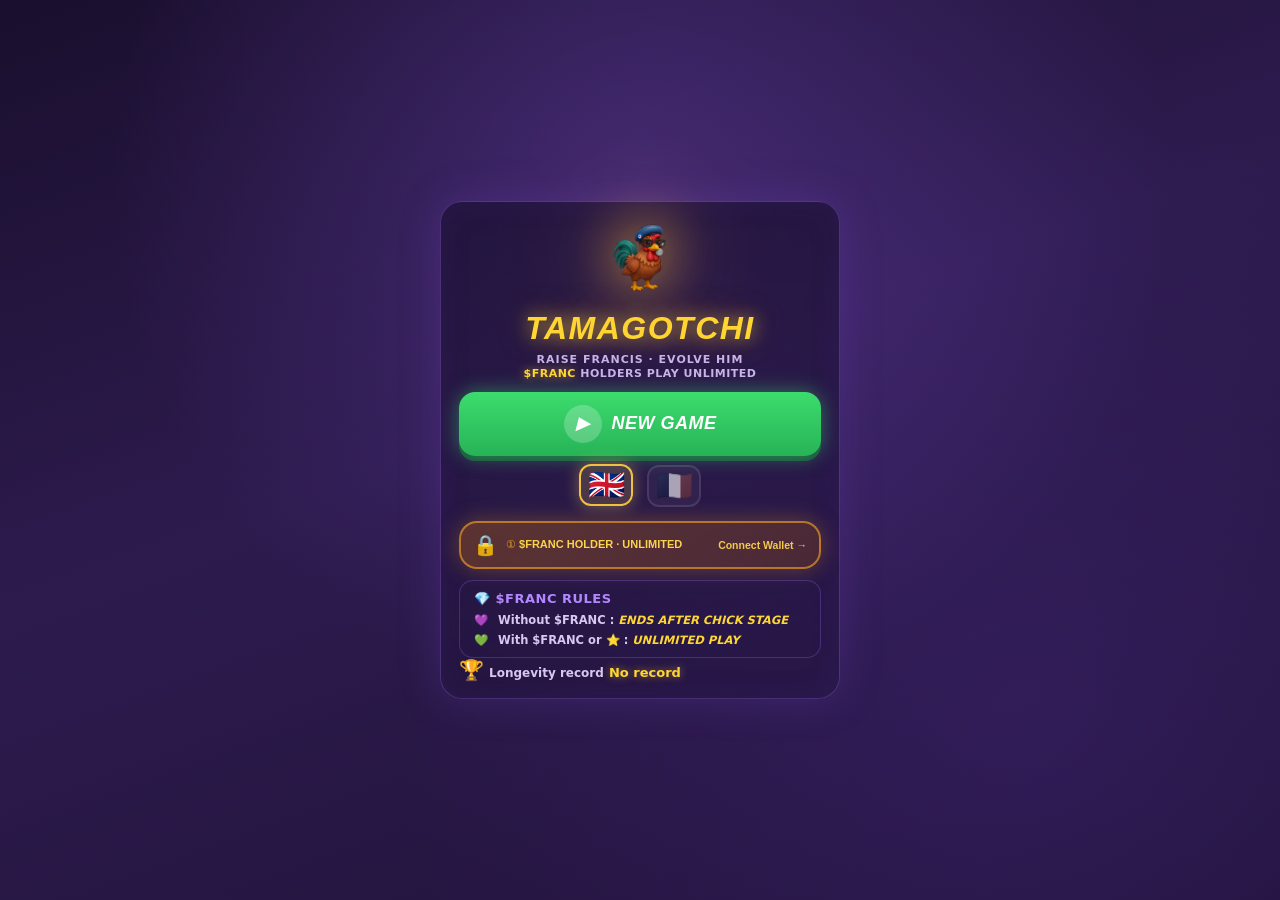
==== index.html @ 1d8a7cab "Add files via upload" ====
<!DOCTYPE html>
<html lang="en">
<head>
    <meta charset="UTF-8">
    <meta name="viewport" content="width=device-width, initial-scale=1.0, user-scalable=no, viewport-fit=cover">
    <meta name="theme-color" content="#0a1628">
    <title>Francis le Coq 🐓</title>
    <link rel="icon" href="assets/sprites/francis.png">
    <script src="https://telegram.org/js/telegram-web-app.js"></script>
    <link rel="stylesheet" href="css/style.css">
</head>
<body>
    <!-- ═══ SPLASH - style Egg Clicker ═══ -->
    <div id="splash-screen" class="screen active">
        <div class="splash-bg"></div>
        <div class="splash-card">
            <div class="splash-rooster-wrap"><img src="assets/sprites/francis.png" alt="Francis" class="splash-francis"></div>
            <h1 class="splash-title">TAMAGOTCHI</h1>
            <p class="splash-tagline" data-i18n="splash_tagline">RAISE FRANCIS · EVOLVE HIM</p>
            <p class="splash-franc"><span class="franc-highlight">$FRANC</span> <span data-i18n="splash_franc">HOLDERS PLAY UNLIMITED</span></p>

            <button class="eg-play hidden" id="btn-resume"><span class="eg-play-circle">▶</span> <span data-i18n="btn_resume">RESUME</span></button>
            <button class="eg-play" id="btn-new-game"><span class="eg-play-circle">▶</span> <span data-i18n="btn_new_game">NEW GAME</span></button>

            <div class="lang-flags">
                <button class="flag-btn" id="flag-en" title="English" aria-label="English">🇬🇧</button>
                <button class="flag-btn" id="flag-fr" title="Français" aria-label="Français">🇫🇷</button>
            </div>

            <button class="eg-holder holder-disconnected" id="btn-connect-wallet">
                <span class="eg-holder-lock" id="holder-lock">🔒</span>
                <span class="eg-holder-mid" id="holder-mid"><span class="eg-coin">①</span> <b>$FRANC HOLDER · UNLIMITED</b></span>
                <span class="eg-holder-right" id="holder-amount">Connect Wallet →</span>
            </button>

            <div class="eg-rules">
                <p class="eg-rules-title">💎 <span data-i18n="franc_rules">$FRANC RULES</span></p>
                <p class="eg-rules-line"><span class="eg-rules-emoji">💜</span> <span data-i18n="rule_without_a">Without</span> <b>$FRANC</b> : <span class="eg-rules-hl" data-i18n="rule_without_b">ENDS AFTER CHICK STAGE</span></p>
                <p class="eg-rules-line"><span class="eg-rules-emoji">💚</span> <span data-i18n="rule_with_a">With</span> <b>$FRANC</b> <span data-i18n="rule_with_b">or</span> <b>⭐</b> : <span class="eg-rules-hl" data-i18n="rule_with_c">UNLIMITED PLAY</span></p>
            </div>
            <div class="eg-leaderboard">
                <span class="eg-lb-icon">🏆</span>
                <span class="eg-lb-label" data-i18n="record_label">Longevity record</span>
                <span class="eg-lb-value" id="lb-record">0</span>
            </div>
        </div>
    </div>

    <!-- ═══ GAME SCREEN ═══ -->
    <div id="game-screen" class="screen">
        <div class="top-bar" id="top-bar">
            <div class="tb-clock" id="hud-clock">☀️ 07:00</div>
            <button class="tb-envelope" id="btn-envelope" title="Quests">📬</button>
            <div class="tb-avatar">
                <div class="tb-avatar-ring-wrap">
                    <svg class="tb-ring-svg" viewBox="0 0 48 48" xmlns="http://www.w3.org/2000/svg">
                        <circle class="ring-track" cx="24" cy="24" r="21"/>
                        <circle class="ring-fill" cx="24" cy="24" r="21" id="xp-ring"/>
                    </svg>
                    <img src="assets/sprites/poussin.png" class="tb-avatar-img" id="tb-avatar-img">
                </div>
                <div class="tb-avatar-info">
                    <div class="tb-name" id="hud-stage">Poussin</div>
                    <div class="tb-level" id="hud-level">Niveau 1</div>
                </div>
            </div>
            <button class="tb-lock holder-disconnected" id="game-wallet-lock" title="$FRANC">
                <span id="game-wallet-lock-icon">🔒</span>
            </button>
            <div class="tb-right">
                <div class="tb-coins" id="hud-coins">🪙 0</div>
            </div>
        </div>

        <div class="stats-panel" id="stats-panel">
            <!-- Bonheur général = moyenne de toutes les jauges — pleine largeur -->
            <div class="sp-row sp-bonheur-main">
                <div class="sp-stat sp-full"><span class="sp-icon">😊</span><span class="sp-label sp-label-main" data-i18n="stat_happiness">Happiness</span><div class="sp-track sp-track-main"><div class="sp-fill" id="stat-bonheur-main" style="width:50%"></div></div><span class="sp-pct" id="pct-bonheur-main">50%</span></div>
            </div>
            <div class="sp-row">
                <div class="sp-stat"><span class="sp-icon">🌾</span><span class="sp-label" data-i18n="stat_hunger">Hunger</span><div class="sp-track"><div class="sp-fill" id="stat-faim"></div></div><span class="sp-pct" id="pct-faim">80%</span></div>
                <div class="sp-stat"><span class="sp-icon">🎮</span><span class="sp-label" data-i18n="stat_play">Play</span><div class="sp-track"><div class="sp-fill" id="stat-jeu"></div></div><span class="sp-pct" id="pct-jeu">0%</span></div>
            </div>
            <div class="sp-row">
                <div class="sp-stat"><span class="sp-icon">⚡</span><span class="sp-label" data-i18n="stat_energy">Energy</span><div class="sp-track"><div class="sp-fill sp-yellow" id="stat-energie"></div></div><span class="sp-pct" id="pct-energie">80%</span></div>
                <div class="sp-stat"><span class="sp-icon">❤️</span><span class="sp-label" data-i18n="stat_health">Health</span><div class="sp-track"><div class="sp-fill sp-green" id="stat-sante"></div></div><span class="sp-pct" id="pct-sante">80%</span></div>
            </div>
            <div class="sp-row">
                <div class="sp-stat"><span class="sp-icon">🧼</span><span class="sp-label" data-i18n="stat_hygiene">Hygiene</span><div class="sp-track"><div class="sp-fill sp-blue" id="stat-hygiene"></div></div><span class="sp-pct" id="pct-hygiene">90%</span></div>
                <div class="sp-stat"><span class="sp-icon">💕</span><span class="sp-label" data-i18n="stat_love">Love</span><div class="sp-track"><div class="sp-fill sp-pink" id="stat-amour"></div></div><span class="sp-pct" id="pct-amour">30%</span></div>
            </div>
        </div>

        <div class="scene-container">
            <div class="scene" id="scene">
                <div class="scene-notif hidden" id="scene-notif"><span id="scene-notif-text"></span></div>
                <div class="layer-sky" id="layer-sky"></div><div class="layer-clouds" id="layer-clouds"></div>
                <canvas id="weather-canvas" class="weather-canvas"></canvas>
                <canvas id="sky-canvas" class="sky-canvas"></canvas>
                <div class="layer-landscape" id="layer-landscape"></div>
                <div class="layer-celestial" id="layer-celestial"><div class="cel-sun" id="cel-sun"><img src="assets/weather/soleil.png" alt="soleil" id="cel-sun-img" draggable="false"></div><div class="cel-moon" id="cel-moon"><img src="assets/weather/lune.png" alt="lune" id="cel-moon-img" draggable="false"></div></div><div class="layer-building" id="layer-building"></div>
                <div class="sleep-zzz hidden" id="sleep-zzz">💤💤💤</div>
                <div class="pet-wrapper" id="pet-wrapper">
                    <div class="pet" id="pet">
                        <img src="assets/sprites/poussin.png" alt="Francis" id="pet-sprite" draggable="false">
                    </div>
                    <div class="emotion-bubble hidden" id="emotion-bubble"><span id="emotion-icon">💕</span></div>
                </div>
                <div class="speech-bubble hidden" id="speech-bubble"><span id="speech-text"></span></div>
                <div class="mood-emoji hidden" id="mood-emoji"></div>
                <div class="scene-items" id="scene-items"></div>
                <div class="poop-container" id="poop-container"></div>
                <div class="scene-touch" id="scene-touch"></div>
                <div class="scene-overlay" id="scene-overlay"></div>
                <div class="hud-weather" id="hud-weather"></div>
                <div class="hen-wrapper hidden" id="hen-wrapper">
                    <img src="" alt="" id="hen-sprite" class="hen-sprite" draggable="false">
                </div>
                <button class="enclos-badge" id="btn-enclos-badge">🐔</button>
            </div>
        </div>

        <div class="weather-banner" id="weather-banner"></div>
        <div class="hint-bar" id="hint-bar" style="display:none"></div>
        <div class="action-row">
            <button class="act-btn act-green" id="btn-nourrir"><span class="act-icon">🍽️</span><span class="act-label" data-i18n="act_feed">Feed</span></button>
            <button class="act-btn act-blue" id="btn-jouer"><span class="act-icon">🎮</span><span class="act-label" data-i18n="act_play">Play</span></button>
            <button class="act-btn act-purple" id="btn-dormir"><span class="act-icon">💤</span><span class="act-label" data-i18n="act_sleep">Sleep</span></button>
            <button class="act-btn act-pink" id="btn-visite"><span class="act-icon">💕</span><span class="act-label" data-i18n="act_cuddle">Cuddle</span></button>
            <button class="act-btn act-orange" id="btn-soigner"><span class="act-icon">💊</span><span class="act-label" data-i18n="act_heal">Heal</span></button>
        </div>

        <div class="bottom-nav">
            <button class="nav-btn" id="btn-stats"><span class="nav-icon">📊</span><span class="nav-label" data-i18n="nav_stats">Stats</span></button>
            <button class="nav-btn" id="btn-housing"><span class="nav-icon">🏗️</span><span class="nav-label" data-i18n="nav_buildings">Buildings</span></button>
            <button class="nav-btn" id="btn-sound"><span class="nav-icon" id="sound-icon">🔇</span><span class="nav-label" data-i18n="nav_sound">Sound</span></button>
            <button class="nav-btn" id="btn-pause"><span class="nav-icon" id="pause-icon">⏸️</span><span class="nav-label" data-i18n="nav_pause">Pause</span></button>
            <button class="nav-btn" id="btn-nav-more"><span class="nav-icon">⚙️</span><span class="nav-label" data-i18n="nav_more">More</span></button>
        </div>
    </div>

    <!-- OVERLAYS -->
    <div id="care-screen" class="overlay hidden"><div class="overlay-panel"><div class="overlay-header"><h2 data-i18n="hdr_care">Care 💊</h2><button class="close-btn" data-close="care-screen">✕</button></div><div class="care-grid"><button class="care-item care-heal" id="btn-heal-direct"><span class="care-icon">🩺</span><span data-i18n="care_heal">Cure</span></button><button class="care-item" id="btn-toilette"><span class="care-icon">🚽</span><span data-i18n="care_toilet">Toilet</span></button><button class="care-item" id="btn-douche"><span class="care-icon">🚿</span><span data-i18n="care_shower">Shower</span></button><button class="care-item" id="btn-brossage"><span class="care-icon">🪥</span><span data-i18n="care_brush">Brushing</span></button></div></div></div>
    <div id="more-screen" class="overlay hidden"><div class="overlay-panel"><div class="overlay-header"><h2 data-i18n="hdr_settings">Settings</h2><button class="close-btn" data-close="more-screen">✕</button></div><div class="care-grid"><button class="care-item" id="btn-journal"><span class="care-icon">📔</span><span data-i18n="more_journal">Journal</span></button><button class="care-item" id="btn-notif"><span class="care-icon">🔔</span><span data-i18n="more_notif">Notifications</span></button><button class="care-item" id="btn-wallet-game"><span class="care-icon">🔗</span><span data-i18n="more_wallet">Wallet</span></button><button class="care-item care-danger" id="btn-reset"><span class="care-icon">🗑️</span><span data-i18n="more_reset">Reset</span></button></div></div></div>
    <div id="food-screen" class="overlay hidden"><div class="overlay-panel"><div class="overlay-header"><h2 data-i18n="hdr_feed">Feed</h2><button class="close-btn" data-close="food-screen">✕</button></div><div class="food-grid" id="food-grid"></div></div></div>
    <div id="stats-screen" class="overlay hidden"><div class="overlay-panel overlay-panel-full"><div class="overlay-header"><h2 data-i18n="hdr_stats">Statistics</h2><button class="close-btn" data-close="stats-screen">✕</button></div><div class="stats-detail" id="stats-detail"></div></div></div>
    <div id="minigame-screen" class="overlay hidden"><div class="overlay-panel overlay-panel-full"><div class="overlay-header"><h2 id="minigame-title" data-i18n="hdr_minigame">Mini-game</h2><div class="mg-title-cd hidden" id="mg-title-cd"><svg viewBox="0 0 40 40"><circle class="mg-cd-track" cx="20" cy="20" r="16"/><circle class="mg-cd-fill" cx="20" cy="20" r="16" id="mg-title-arc"/></svg><span class="mg-cd-num" id="mg-title-num">60</span></div><button class="close-btn" data-close="minigame-screen">✕</button></div><div class="minigame-area" id="minigame-area"></div></div></div>
    <div id="play-screen" class="overlay hidden"><div class="overlay-panel"><div class="overlay-header"><h2 data-i18n="hdr_play">Play 🎮</h2><button class="close-btn" data-close="play-screen">✕</button></div><div class="care-grid"><button class="care-item" id="btn-play-game"><span class="care-icon">🎯</span><span data-i18n="play_minigame">Mini-game</span></button><button class="care-item" id="btn-play-study"><span class="care-icon">📖</span><span data-i18n="play_read">Reading</span></button><button class="care-item" id="btn-play-sudoku"><span class="care-icon">🔢</span><span data-i18n="play_sudoku">Sudoku</span></button><button class="care-item" id="btn-play-morpion"><span class="care-icon">⭕</span><span data-i18n="play_morpion">Tic-tac-toe</span></button><button class="care-item" id="btn-play-catch"><span class="care-icon">🌽</span><span data-i18n="play_catch">Catch</span></button><button class="care-item" id="btn-play-roost"><span class="care-icon">👆</span><span data-i18n="play_roost">Roost Clicker</span></button></div></div></div>
    <div id="housing-screen" class="overlay hidden"><div class="overlay-panel overlay-panel-full"><div class="overlay-header"><h2 data-i18n="hdr_buildings">Buildings 🏗️</h2><button class="close-btn" data-close="housing-screen">✕</button></div><div id="housing-list"></div></div></div>
    <div id="farm-screen" class="overlay hidden"><div class="overlay-panel overlay-panel-full" style="max-height:95vh;padding:0"><div class="farm-header"><div class="farm-gauges">
  <div class="farm-bonheur-main" id="farm-bonheur-row">
    <span class="farm-bon-icon">😊</span>
    <div class="farm-bon-content">
      <div class="farm-bon-header"><span class="farm-bon-label" data-i18n="farm_happiness">Pen happiness</span><span id="farm-bonheur-pct" class="farm-bon-pct">50%</span></div>
      <div class="farm-bon-track-wrap"><div class="farm-gauge-fill farm-bon-fill" id="farm-bonheur-bar" style="width:50%"></div></div>
    </div>
  </div>
  <div class="farm-sub-gauges">
    <div class="farm-gauge" id="farm-feed-row"><span>🌾</span><div class="farm-gauge-track"><div class="farm-gauge-fill" id="farm-feed-bar"></div></div><button class="farm-gauge-btn" id="btn-farm-feed" data-i18n="farm_feed">Feed</button></div>
    <div class="farm-gauge" id="farm-clean-row"><span>🧹</span><div class="farm-gauge-track"><div class="farm-gauge-fill" id="farm-clean-bar"></div></div><button class="farm-gauge-btn" id="btn-farm-clean" data-i18n="farm_clean">Clean</button></div>
  </div>
</div><div class="farm-info" id="farm-info"></div><div class="farm-actions"><button class="farm-buy-btn" id="btn-farm-buy" data-i18n="farm_buy">🐔 Buy (50🪙)</button><button class="close-btn" data-close="farm-screen">✕</button></div><div class="farm-death-notice hidden" id="farm-death-notice">💀</div></div><div class="farm-scene" id="farm-scene"><canvas id="farm-canvas" style="width:100%;height:100%"></canvas><div class="farm-francis" id="farm-francis"><img id="farm-francis-img" src="assets/sprites/poussin.png" draggable="false"></div></div></div></div>
    <div id="evolution-screen" class="overlay hidden"><div class="evolution-content"><h2 class="evo-title" data-i18n="evo_title">✨ Evolution! ✨</h2><div class="evo-stages"><div class="evo-old" id="evo-old"></div><div class="evo-arrow">→</div><div class="evo-new" id="evo-new"></div></div><p class="evo-desc" id="evo-desc"></p><button class="btn-start" id="btn-evo-ok" data-i18n="evo_ok">Cock-a-doodle-doo!</button></div></div>
    <div id="wallet-gate" class="overlay hidden"><div class="wallet-gate-content"><img src="assets/sprites/faucheuse.png" class="wg-reaper"><h2 data-i18n="gate_title">🔒 The chick has grown up</h2><p data-i18n="gate_text">Francis can’t go further without $FRANC.</p><p class="wg-reaper-line" data-i18n="gate_reaper_line">To unlock the $FRANC Holder features, connect a wallet holding $FRANC.</p><button class="btn-start" id="btn-wallet-gate" data-i18n="gate_connect">🔗 Connect $FRANC wallet</button><button class="btn-link" id="btn-wallet-skip" data-i18n="gate_restart">Restart as a chick →</button></div></div>
    <div id="event-overlay" class="event-overlay hidden">
        <div class="event-box">
            <div class="event-emoji" id="event-emoji">🎲</div>
            <h2 class="event-title" id="event-title"></h2>
            <p class="event-text" id="event-text"></p>
            <div class="event-choices" id="event-choices"></div>
        </div>
    </div>
    <div id="quests-screen" class="overlay hidden"><div class="overlay-panel"><div class="overlay-header"><h2 data-i18n="hdr_quests">🎯 Daily quests</h2><button class="close-btn" data-close="quests-screen">✕</button></div><div class="quests-list" id="quests-list"></div></div></div>
    <div id="journal-screen" class="overlay hidden"><div class="overlay-panel"><div class="overlay-header"><h2 data-i18n="hdr_journal">📔 Francis’ journal</h2><button class="close-btn" data-close="journal-screen">✕</button></div><div class="journal-list" id="journal-list"></div></div></div>
    <div id="pause-overlay" class="pause-overlay hidden">
        <div class="pause-box">
            <div class="pause-big-icon">⏸️</div>
            <div class="pause-text" data-i18n="pause_text">PAUSE</div>
            <button class="pause-resume-btn" id="btn-pause-resume" data-i18n="pause_resume">▶ Resume</button>
        </div>
    </div>
    <div id="birth-video-overlay" class="birth-video-overlay hidden">
        <video id="birth-video" class="birth-video" playsinline muted>
            <source src="assets/video/naissance.mp4" type="video/mp4">
        </video>
        <button id="birth-skip" class="birth-skip" data-i18n="birth_skip">Skip ▶</button>
    </div>
    <div id="death-screen" class="overlay hidden"><div class="death-content"><img src="assets/sprites/faucheuse.png" class="death-faucheuse"><h2 class="death-title" data-i18n="death_title">Francis is gone...</h2><p class="death-desc" id="death-desc"></p><div id="death-stats"></div><button class="btn-start" id="btn-restart" data-i18n="death_restart">New egg 🥚</button></div></div>
    <div class="toast hidden" id="toast"><span id="toast-text"></span></div>

    <script src="js/i18n.js"></script>
    <script src="js/storage.js"></script>
    <script src="js/engine.js"></script>
    <script src="js/renderer.js"></script>
    <script src="js/weather_imgs.js"></script>
    <script src="js/weather.js"></script>
    <script src="js/farm.js"></script>
    <script src="js/minigames.js"></script>
    <script src="js/features.js"></script>
    <script src="js/app.js"></script>
</body>
</html>
---- css/style.css ----
:root{--bg:#0a0818;--border:rgba(130,80,255,.25);--glass:rgba(255,255,255,.06);--accent:#f0c040;--purple-accent:#9b59b6;--green:#44cc66;--blue:#4a90d9;--pink:#e84393;--purple:#8b5cf6;--orange:#f97316;--red:#e74c3c;--text:#f0f0f5;--dim:#8899bb;--safe-bottom:env(safe-area-inset-bottom,0px)}
*{margin:0;padding:0;box-sizing:border-box}
html,body{width:100%;height:100%;overflow:hidden;font-family:-apple-system,system-ui,'Segoe UI',sans-serif;background:var(--bg);color:var(--text);user-select:none;-webkit-user-select:none;-webkit-tap-highlight-color:transparent;touch-action:manipulation}
.screen{display:none;width:100%;height:100%;flex-direction:column;position:relative}.screen.active{display:flex}

/* ═══ SPLASH — Egg Clicker style ═══ */










.btn-play.hidden{display:none}








.cheat-input{width:120px;background:rgba(255,255,255,.04);border:1px solid rgba(255,255,255,.1);border-radius:20px;color:var(--accent);font-size:10px;padding:5px 12px;text-align:center;font-weight:700;outline:none;margin-top:4px}
.btn-start{background:linear-gradient(135deg,var(--accent),#e8a020);color:#1a1a2e;border:none;padding:14px 48px;border-radius:50px;font-size:17px;font-weight:800;cursor:pointer;box-shadow:0 4px 20px rgba(240,192,64,.35)}.btn-start:active{transform:scale(.96)}
.btn-link{background:none;border:none;color:var(--dim);font-size:12px;cursor:pointer;margin-top:12px;text-decoration:underline}

/* ═══ TOP BAR — transparent ═══ */
.top-bar{display:flex;align-items:center;justify-content:space-between;padding:6px 10px;background:rgba(10,20,40,.18);backdrop-filter:blur(12px);-webkit-backdrop-filter:blur(12px);border-bottom:1px solid rgba(100,140,220,.1);z-index:20;flex-shrink:0;position:relative}
.tb-clock{font-size:14px;font-weight:800;color:var(--accent);font-family:'Courier New',monospace;background:rgba(240,192,64,.08);padding:4px 10px;border-radius:16px;border:1px solid rgba(240,192,64,.15)}
.tb-avatar{display:flex;align-items:center;gap:6px}
.tb-avatar-ring-wrap{position:relative;width:44px;height:44px;flex-shrink:0}
.tb-ring-svg{position:absolute;inset:0;width:100%;height:100%;transform:rotate(-90deg)}
.ring-track{fill:none;stroke:rgba(240,192,64,.18);stroke-width:3}
.ring-fill{fill:none;stroke:#9b59b6;stroke-width:3;stroke-linecap:round;stroke-dasharray:132;stroke-dashoffset:132;transition:stroke-dashoffset .8s ease}
.tb-avatar-img{position:absolute;top:50%;left:50%;transform:translate(-50%,-50%);width:34px;height:34px;object-fit:contain;border-radius:50%;background:rgba(240,192,64,.08);padding:2px}
.tb-avatar-info{text-align:center}.tb-name{font-size:13px;font-weight:700}.tb-level{font-size:9px;color:var(--dim)}
.tb-right{display:flex;align-items:center;gap:6px}
.tb-coins{font-size:13px;font-weight:800;color:var(--accent);background:rgba(240,192,64,.08);padding:3px 10px;border-radius:16px;border:1px solid rgba(240,192,64,.15)}
.tb-bell{background:var(--glass);border:1px solid rgba(100,140,220,.12);border-radius:50%;width:32px;height:32px;display:flex;align-items:center;justify-content:center;font-size:15px;cursor:pointer;position:relative;color:var(--text)}
.alert-dot{position:absolute;top:1px;right:1px;width:7px;height:7px;background:var(--red);border-radius:50%;animation:pulse 1.5s infinite}

/* Stats */
.stats-panel{padding:4px 10px 6px;background:rgba(10,20,40,.18);backdrop-filter:blur(12px);-webkit-backdrop-filter:blur(12px);border-bottom:1px solid rgba(100,140,220,.1);flex-shrink:0;z-index:19;position:relative}
.sp-row{display:flex;gap:6px;margin-bottom:3px}.sp-row:last-child{margin:0}
.sp-stat{flex:1;display:flex;align-items:center;gap:3px}.sp-icon{font-size:10px}.sp-label{font-size:8px;color:var(--dim);font-weight:600;min-width:34px}
.sp-track{flex:1;height:7px;background:rgba(255,255,255,.08);border-radius:4px;overflow:hidden}
.sp-fill{height:100%;border-radius:4px;transition:width .6s ease}
.sp-green{background:linear-gradient(90deg,#2ecc71,#44cc66)}.sp-yellow{background:linear-gradient(90deg,#f39c12,#f0c040)}.sp-blue{background:linear-gradient(90deg,#3498db,#5dade2)}.sp-pink{background:linear-gradient(90deg,#e84393,#fd79a8)}.sp-red{background:linear-gradient(90deg,#e74c3c,#ff6b6b)}
.sp-pct{font-size:8px;color:var(--dim);font-weight:700;min-width:22px;text-align:right}

/* Scene */
.scene-container{flex:1;overflow:hidden;position:relative}
.scene{width:100%;height:100%;position:relative;overflow:hidden}
.layer-sky{position:absolute;inset:0;z-index:0}
.weather-canvas{position:absolute;inset:0;z-index:9;pointer-events:none}
.layer-landscape{position:absolute;inset:0;background:url('../assets/backgrounds/paysage.png') center bottom/cover no-repeat;z-index:2;pointer-events:none}
/* Building: half the previous size, centered */
.layer-building{position:absolute;bottom:35%;left:50%;transform:translateX(-50%);z-index:3;pointer-events:none;display:flex;align-items:flex-end;justify-content:center}
.layer-building img{max-height:40vh;max-width:45vw;object-fit:contain;filter:drop-shadow(0 4px 12px rgba(0,0,0,.35))}
.layer-building img[src*='poulailler']{max-height:40vh;max-width:45vw}
.layer-building img[src*='bois']{max-height:40vh;max-width:45vw}
.layer-building img[src*='brique']{max-height:95vh;max-width:100vw}
.layer-building img[src*='chateau']{max-height:64.5vh;max-width:70.3vw}
.layer-building img[src*='palace']{max-height:54.5vh;max-width:60.3vw}
.layer-building img[src*='spacex']{max-height:84vh;max-width:86.8vw}
.hud-weather{position:absolute;top:6px;right:6px;font-size:18px;z-index:8}
.sleep-zzz{position:absolute;top:15%;left:50%;transform:translateX(-50%);font-size:36px;z-index:6;animation:zzzPulse 2s ease-in-out infinite;text-shadow:0 2px 12px rgba(0,0,0,.5);letter-spacing:8px}
@keyframes zzzPulse{0%,100%{opacity:.6;transform:translateX(-50%) scale(1)}50%{opacity:1;transform:translateX(-50%) scale(1.15)}}
.enclos-badge{position:absolute;top:6px;left:6px;z-index:12;font-size:24px;background:rgba(0,0,0,.35);backdrop-filter:blur(8px);border:1px solid rgba(100,140,220,.12);border-radius:50%;width:42px;height:42px;display:flex;align-items:center;justify-content:center;cursor:pointer;color:var(--text);transition:all .2s}.enclos-badge:active{transform:scale(.9);background:rgba(240,192,64,.2)}

/* Pet — +30% size from base */
.pet-wrapper{position:absolute;bottom:3%;left:50%;transform:translateX(-50%);z-index:5;transition:left 2s ease-in-out,bottom .8s ease-in-out,opacity .8s}
.pet{position:relative;transition:width .5s,height .5s,transform .3s}
.pet img{width:100%;height:100%;object-fit:contain}
.pet-wrapper.in-building{bottom:22%;opacity:0;pointer-events:none}

/* Mood emoji */
.mood-emoji{position:absolute;font-size:52px;z-index:7;pointer-events:none;animation:moodFloat 3s ease-in-out infinite;filter:drop-shadow(0 4px 12px rgba(0,0,0,.3));transition:opacity .8s}
.mood-emoji.hidden{opacity:0;pointer-events:none}
@keyframes moodFloat{0%,100%{transform:translateY(0) scale(1)}50%{transform:translateY(-10px) scale(1.06)}}
.emotion-bubble{position:absolute;top:-30px;left:50%;transform:translateX(-50%);font-size:24px;animation:pop .6s ease;pointer-events:none}
.speech-bubble{position:absolute;bottom:30%;left:50%;transform:translateX(-50%);background:#fff;color:#333;padding:6px 12px;border-radius:12px;font-size:12px;font-weight:700;white-space:nowrap;pointer-events:none;z-index:20;animation:fadeUp .4s;box-shadow:0 2px 10px rgba(0,0,0,.25);direction:ltr;max-width:80%}
.speech-bubble::after{content:'';position:absolute;bottom:-5px;left:50%;transform:translateX(-50%);border-left:5px solid transparent;border-right:5px solid transparent;border-top:5px solid #fff}

.scene-items{position:absolute;inset:0;pointer-events:none;z-index:7}.float-item{position:absolute;font-size:28px;animation:floatUp 1.5s ease-out forwards;pointer-events:none}
.poop-container{position:absolute;inset:0;z-index:4;pointer-events:none}.poop{position:absolute;bottom:6%;font-size:22px;animation:popIn .4s;z-index:4}.pipi{position:absolute;bottom:4%;font-size:16px;z-index:4;opacity:.6}
.zzz{position:absolute;font-size:16px;color:var(--blue);animation:zFloat 2s ease-out forwards;pointer-events:none;font-weight:700}
.scene-touch{position:absolute;inset:0;z-index:9;cursor:pointer}
.scene-overlay{position:absolute;inset:0;pointer-events:none;transition:background 1s;z-index:10}
.touch-heart{position:fixed;font-size:20px;pointer-events:none;animation:heartUp 1s ease-out forwards;z-index:100}
.coin-float{position:fixed;font-size:14px;font-weight:800;color:var(--accent);pointer-events:none;animation:coinUp 1.2s ease-out forwards;z-index:100}

.big-syringe{position:absolute;font-size:60px;z-index:8;animation:syringeAnim 1.5s ease-in-out forwards;pointer-events:none}
@keyframes syringeAnim{0%{transform:translateX(120%) rotate(-30deg);opacity:0}20%{transform:translateX(0) rotate(-30deg);opacity:1}40%{transform:translateX(-10px) rotate(-15deg)}60%{transform:translateX(5px) rotate(-20deg)}80%{transform:translateX(-5px) rotate(-25deg)}100%{transform:translateX(-120%) rotate(-10deg);opacity:0}}
.big-broom{position:absolute;font-size:50px;z-index:8;animation:broomAnim 1.2s ease-in-out forwards;pointer-events:none}
@keyframes broomAnim{0%{transform:translateX(-50%) rotate(-20deg)}25%{transform:translateX(30%) rotate(15deg)}50%{transform:translateX(-30%) rotate(-15deg)}75%{transform:translateX(20%) rotate(10deg)}100%{transform:translateX(0) rotate(0);opacity:0}}
.shower-drop{position:absolute;font-size:14px;animation:showerHeavy .6s linear forwards;pointer-events:none;z-index:8}
@keyframes showerHeavy{0%{transform:translateY(0);opacity:1}100%{transform:translateY(300px);opacity:0}}
.fly{position:absolute;font-size:9px;animation:flyBuzz 1.2s ease-in-out infinite;pointer-events:none}
@keyframes flyBuzz{0%,100%{transform:translate(0,0)}25%{transform:translate(var(--fly-dx,8px),var(--fly-dy,-8px))}50%{transform:translate(calc(var(--fly-dx)*-.5),calc(var(--fly-dy)*1.5))}75%{transform:translate(calc(var(--fly-dx)*.8),calc(var(--fly-dy)*.3))}}
.hen-wrapper{position:absolute;bottom:8%;right:8%;z-index:5;animation:henEnter 1s ease-out}
.hen-sprite{object-fit:contain;animation:bounce 2s ease-in-out infinite}

.action-row{display:flex;gap:6px;padding:6px 8px;justify-content:center;flex-shrink:0;background:rgba(10,20,40,.25);backdrop-filter:blur(12px);-webkit-backdrop-filter:blur(12px)}
.act-btn{flex:1;max-width:72px;display:flex;flex-direction:column;align-items:center;gap:2px;padding:8px 4px;border-radius:14px;border:none;cursor:pointer;transition:all .15s;color:#fff;font-family:inherit}.act-btn:active{transform:scale(.9)}.act-btn.on-cooldown{opacity:.3;pointer-events:none;filter:grayscale(.6)}
.act-icon{font-size:24px;line-height:1}.act-label{font-size:8px;font-weight:700;opacity:.9}
.act-green{background:linear-gradient(180deg,#44cc66,#2ea04e)}.act-blue{background:linear-gradient(180deg,#4a90d9,#3570b0)}.act-purple{background:linear-gradient(180deg,#8b5cf6,#6d3fd4)}.act-pink{background:linear-gradient(180deg,#e84393,#c0306e)}.act-orange{background:linear-gradient(180deg,#f97316,#d4600e)}
.act-btn .cooldown-timer{font-size:7px;font-weight:700;color:rgba(255,255,255,.7)}
.act-btn.sleep-active{background:linear-gradient(180deg,#e74c3c,#c0392b)!important}

.bottom-nav{display:flex;padding:2px 6px;padding-bottom:calc(2px + var(--safe-bottom));background:rgba(10,20,40,.18);backdrop-filter:blur(12px);-webkit-backdrop-filter:blur(12px);border-top:1px solid rgba(100,140,220,.1);flex-shrink:0;z-index:20}
.nav-btn{flex:1;display:flex;flex-direction:column;align-items:center;gap:1px;padding:5px 2px;background:none;border:none;color:var(--dim);cursor:pointer;font-family:inherit;border-radius:10px;transition:all .2s}.nav-btn:active{background:var(--glass)}
.nav-icon{font-size:18px;line-height:1}.nav-label{font-size:8px;font-weight:600}

.overlay{position:fixed;inset:0;z-index:50;background:rgba(0,0,0,.55);backdrop-filter:blur(8px);-webkit-backdrop-filter:blur(8px);display:flex;align-items:flex-end;justify-content:center;animation:fadeIn .2s}.overlay.hidden{display:none}
.overlay-panel{background:linear-gradient(180deg,#141e35,#0d1525);border-radius:20px 20px 0 0;width:100%;max-height:70vh;overflow-y:auto;padding:16px;animation:slideUp .3s;border-top:1px solid rgba(100,140,220,.1)}.overlay-panel-full{max-height:88vh}
.overlay-header{display:flex;justify-content:space-between;align-items:center;margin-bottom:14px;padding-bottom:10px;border-bottom:1px solid rgba(255,255,255,.05)}.overlay-header h2{font-size:16px;font-weight:700}
.close-btn{background:var(--glass);border:1px solid rgba(100,140,220,.12);color:var(--text);width:30px;height:30px;border-radius:50%;font-size:14px;cursor:pointer;display:flex;align-items:center;justify-content:center}.close-btn:active{background:var(--red)}
.food-grid{display:grid;grid-template-columns:repeat(3,1fr);gap:8px}.food-item{display:flex;flex-direction:column;align-items:center;gap:4px;padding:12px 6px;background:var(--glass);border:1px solid rgba(100,140,220,.12);border-radius:14px;cursor:pointer;transition:all .15s}.food-item:active{transform:scale(.95);border-color:var(--accent)}.food-icon{font-size:32px}.food-name{font-size:10px;color:var(--dim);font-weight:600}.food-stats{font-size:9px;color:var(--green)}
.care-grid{display:grid;grid-template-columns:repeat(2,1fr);gap:8px}.care-item{display:flex;align-items:center;gap:8px;padding:12px;background:var(--glass);border:1px solid rgba(100,140,220,.12);border-radius:12px;cursor:pointer;font-size:13px;font-weight:600;color:var(--text);font-family:inherit;transition:all .15s}.care-item:active{transform:scale(.97);border-color:var(--accent)}.care-icon{font-size:24px}.care-danger{border-color:rgba(231,76,60,.2)}.care-danger:active{border-color:var(--red)}.care-heal{border-color:rgba(249,115,22,.3);background:rgba(249,115,22,.06)}.care-heal:active{border-color:var(--orange)}
.housing-item{display:flex;align-items:center;gap:10px;padding:12px;background:var(--glass);border-radius:12px;margin-bottom:6px;border:1px solid rgba(100,140,220,.12);cursor:pointer;transition:all .15s}.housing-item:active{border-color:var(--accent)}.housing-item.locked{opacity:.35}.housing-item.current{border-color:var(--green);background:rgba(68,204,102,.05)}.housing-emoji{font-size:28px}.housing-info{flex:1}.housing-name{font-weight:700;font-size:13px}.housing-cost{font-size:11px;color:var(--accent)}
.stats-detail{display:flex;flex-direction:column;gap:8px}.stat-row{display:flex;align-items:center;gap:10px;padding:10px;background:var(--glass);border-radius:10px;border:1px solid rgba(100,140,220,.12)}.stat-row .stat-emoji{font-size:24px}.stat-row .stat-info{flex:1}.stat-row .stat-name{font-size:11px;color:var(--dim)}.stat-row .stat-value{font-size:15px;font-weight:700}.stat-row .stat-bar-big{height:5px;background:rgba(255,255,255,.06);border-radius:3px;margin-top:3px;overflow:hidden}.stat-row .stat-bar-fill{height:100%;border-radius:3px;transition:width .5s}
.stats-section-title{font-size:11px;color:var(--dim);font-weight:700;text-transform:uppercase;letter-spacing:1px;margin-top:4px}.stats-info-grid{display:grid;grid-template-columns:1fr 1fr;gap:6px}.stats-info-card{padding:10px;background:var(--glass);border-radius:10px;text-align:center;border:1px solid rgba(100,140,220,.12)}.stats-info-card .label{font-size:9px;color:var(--dim)}.stats-info-card .value{font-size:16px;font-weight:700;margin-top:2px}

.farm-header{padding:10px;background:rgba(10,20,40,.6);border-bottom:1px solid rgba(100,140,220,.12)}.farm-gauges{display:flex;gap:6px;margin-bottom:6px}.farm-gauge{flex:1;display:flex;align-items:center;gap:3px;font-size:13px}.farm-gauge-track{flex:1;height:8px;background:rgba(255,255,255,.06);border-radius:4px;overflow:hidden}.farm-gauge-fill{height:100%;border-radius:4px;transition:width .5s;background:var(--green)}.farm-gauge-btn{background:var(--glass);border:1px solid rgba(100,140,220,.12);color:var(--text);padding:3px 8px;border-radius:16px;font-size:9px;font-weight:600;cursor:pointer}.farm-gauge-btn:active{background:var(--accent);color:#1a1a2e}
.farm-info{display:flex;gap:10px;font-size:11px;font-weight:600;color:var(--dim);margin-bottom:6px}.farm-actions{display:flex;gap:6px;align-items:center}.farm-buy-btn{flex:1;background:linear-gradient(135deg,var(--accent),#d4a020);border:none;color:#1a1a2e;padding:7px 14px;border-radius:16px;font-size:12px;font-weight:700;cursor:pointer}.farm-buy-btn:active{transform:scale(.96)}
.farm-scene{width:100%;height:55vh;position:relative;overflow:hidden;background-image:url('../assets/backgrounds/enclos.png');background-size:cover;background-position:center bottom}.farm-scene canvas{display:block}
.farm-death-notice{position:absolute;top:50%;left:50%;transform:translate(-50%,-50%);background:rgba(0,0,0,.85);color:var(--red);font-size:20px;font-weight:800;padding:10px 20px;border-radius:12px;z-index:10;animation:fadeUp .5s;pointer-events:none}
.farm-francis{position:absolute;bottom:12%;z-index:5;transition:left 2s ease-in-out;pointer-events:none}.farm-francis img{width:70px;height:70px;object-fit:contain;animation:bounce 2s ease-in-out infinite}.farm-francis.flip img{transform:scaleX(-1)}

.wallet-gate-content{position:fixed;inset:0;display:flex;flex-direction:column;align-items:center;justify-content:center;background:radial-gradient(ellipse,#1a1050,var(--bg));z-index:60;padding:24px;text-align:center}.wg-img{width:120px;height:120px;object-fit:contain;margin-bottom:16px}.wallet-gate-content h2{font-size:22px;margin-bottom:10px;color:var(--accent)}.wallet-gate-content p{color:var(--dim);font-size:13px;margin-bottom:20px;line-height:1.5}
.death-content{position:fixed;inset:0;display:flex;flex-direction:column;align-items:center;justify-content:center;background:var(--bg);z-index:60;padding:24px}.death-faucheuse{width:180px;height:180px;object-fit:contain;margin-bottom:16px;animation:reaperEntry 1.5s ease-out}@keyframes reaperEntry{0%{opacity:0;transform:scale(.3) rotate(-30deg)}60%{opacity:1;transform:scale(1.1) rotate(5deg)}100%{transform:scale(1) rotate(0)}}.death-title{color:#8899bb;margin-bottom:8px;font-size:22px}.death-desc{color:var(--dim);font-size:13px;margin-bottom:16px;text-align:center}
.evolution-content{position:fixed;inset:0;display:flex;flex-direction:column;align-items:center;justify-content:center;background:radial-gradient(ellipse,#1a1050,var(--bg));z-index:60}.evo-title{font-size:26px;font-weight:800;background:linear-gradient(135deg,var(--accent),#ff6b4a);-webkit-background-clip:text;-webkit-text-fill-color:transparent;background-clip:text;animation:pulse2 1s infinite;margin-bottom:20px}.evo-stages{display:flex;align-items:center;gap:16px;margin-bottom:16px}.evo-old,.evo-new{width:80px;height:80px;border-radius:50%;background:var(--glass);display:flex;align-items:center;justify-content:center;font-size:38px;border:2px solid rgba(100,140,220,.12)}.evo-new{border-color:var(--accent);box-shadow:0 0 24px rgba(240,192,64,.3);animation:bounce 1s infinite}.evo-arrow{font-size:24px;color:var(--accent)}.evo-desc{color:var(--dim);font-size:13px;margin-bottom:20px;text-align:center;padding:0 24px}
.minigame-area{display:flex;flex-direction:column;align-items:center;gap:14px;min-height:280px}.mini-score{font-size:28px;font-weight:800;color:var(--accent)}.mini-target{width:65px;height:65px;border-radius:50%;background:var(--orange);display:flex;align-items:center;justify-content:center;font-size:32px;cursor:pointer;position:absolute}.mini-target:active{transform:scale(.85)}.mini-field{position:relative;width:100%;height:260px;background:var(--glass);border-radius:12px;overflow:hidden;border:1px solid rgba(100,140,220,.12)}.mini-timer-bar{height:3px;background:var(--green);border-radius:2px;transition:width .1s linear}.mini-result{font-size:15px;font-weight:700;text-align:center;padding:14px;background:var(--glass);border-radius:12px;width:100%;border:1px solid rgba(100,140,220,.12)}.mini-btn{background:linear-gradient(135deg,var(--accent),#e8a020);border:none;color:#1a1a2e;padding:10px 28px;border-radius:50px;font-size:15px;font-weight:700;cursor:pointer}.mini-btn:active{transform:scale(.95)}.sudoku-grid{display:grid;grid-template-columns:repeat(4,1fr);gap:3px;width:180px}.sudoku-cell{aspect-ratio:1;display:flex;align-items:center;justify-content:center;font-size:18px;font-weight:700;background:var(--glass);border-radius:6px;cursor:pointer;border:2px solid transparent}.sudoku-cell.fixed{color:var(--green)}.sudoku-cell.selected{border-color:var(--accent)}.sudoku-cell.wrong{border-color:var(--red)}.sudoku-numpad{display:flex;gap:5px;margin-top:6px}.sudoku-num{width:36px;height:36px;border-radius:6px;background:var(--glass);border:1px solid rgba(100,140,220,.12);color:var(--text);font-size:16px;font-weight:700;cursor:pointer;display:flex;align-items:center;justify-content:center}.sudoku-num:active{background:var(--accent);color:#1a1a2e}

.toast{position:fixed;top:10px;left:50%;transform:translateX(-50%);background:rgba(10,20,40,.85);backdrop-filter:blur(12px);color:var(--text);padding:8px 18px;border-radius:50px;font-size:12px;font-weight:600;z-index:100;border:1px solid rgba(100,140,220,.12);box-shadow:0 4px 20px rgba(0,0,0,.5);animation:fadeUp .3s}.toast.hidden{display:none}
.hidden{display:none!important}


/* ═══ COIN PULSE when enough to buy ═══ */

/* ═══ CAN-BUY shimmer on housing items ═══ */

/* ═══ CHARACTER ANIMATIONS — leg wiggle + eye blink ═══ */


/* Eye blink overlay — CSS pseudo-element on pet wrapper */


/* ═══ PURPLE clock and XP ring ═══ */
.tb-clock{color:#9b59b6!important;background:rgba(155,89,182,.08)!important;border-color:rgba(155,89,182,.2)!important}
.ring-fill{stroke:#9b59b6!important}
.ring-track{stroke:rgba(155,89,182,.18)!important}

/* ═══ GAUGE COLORS (set via JS inline) ═══ */
.sp-fill{border-radius:4px;transition:width .6s,background .6s}

/* ═══ ACTION OVERLAY (cleaning/healing text) ═══ */
.action-overlay{position:absolute;inset:0;z-index:15;display:flex;align-items:center;justify-content:center;background:rgba(0,0,0,.25);pointer-events:none;animation:fadeIn .3s}
.action-text{background:rgba(10,20,40,.85);color:#f0f0f5;padding:10px 24px;border-radius:50px;font-size:14px;font-weight:700;animation:pulse2 1s infinite}

/* ═══ SHOWER HEAD ═══ */
.shower-head{position:absolute;font-size:40px;z-index:8;pointer-events:none;animation:showerHeadBob 1s ease-in-out infinite}
@keyframes showerHeadBob{0%,100%{transform:rotate(-5deg)}50%{transform:rotate(5deg)}}

/* ═══ BIGGER POOP ═══ */
.poop{font-size:42px!important}

/* ═══ BIGGER BROOM/SYRINGE ═══ */
.big-broom{font-size:80px!important}
.big-syringe{font-size:80px!important}

/* ═══ PET SPRITE - no flip class, flip via JS transform on img ═══ */
.pet img{width:100%;height:100%;object-fit:contain;transition:transform .3s}

/* ═══ PET ANIMATIONS - stable, never restart ═══ */


/* ═══ COINS PULSE ═══ */


/* ══════════════════════════════════════════════════════════
   ANIMATION SYSTEM v2 — animations on IMG only, not .pet
   .pet div NEVER has animation. Only .pet img does.
   This prevents class changes on .pet from restarting anims.
   ══════════════════════════════════════════════════════════ */

/* Default: gentle bob on the image */
#pet-sprite{animation:spriteIdle 2.5s ease-in-out infinite;transition:transform .3s}
@keyframes spriteIdle{0%,100%{transform:translateY(0)}50%{transform:translateY(-4px)}}

/* Coin pulse */
.coins-pulse{animation:coinPulse 1.5s ease-in-out infinite!important;background:rgba(240,192,64,.2)!important;border-color:var(--accent)!important}
@keyframes coinPulse{0%,100%{transform:scale(1);box-shadow:0 0 0 rgba(240,192,64,0)}50%{transform:scale(1.08);box-shadow:0 0 12px rgba(240,192,64,.5)}}
.housing-item.can-buy{border-color:var(--accent)!important;animation:shimmer 2s ease-in-out infinite}
@keyframes shimmer{0%,100%{box-shadow:0 0 0 rgba(240,192,64,0)}50%{box-shadow:0 0 16px rgba(240,192,64,.4)}}

/* ═══ NEW ANIMATION ELEMENTS ═══ */
.big-food-anim{position:absolute;top:25%;left:50%;transform:translateX(-50%);font-size:72px;z-index:8;pointer-events:none;animation:foodPulse 1s ease-in-out infinite}
@keyframes foodPulse{0%,100%{transform:translateX(-50%) scale(1)}50%{transform:translateX(-50%) scale(1.15)}}

@keyframes foodFlyToPet{0%{transform:translate(0,0);opacity:1}100%{transform:translate(0,120px);opacity:0;font-size:12px}}
.big-book-anim{position:absolute;top:35%;left:30%;font-size:64px;z-index:8;pointer-events:none;animation:bookBob 2s ease-in-out infinite}
@keyframes bookBob{0%,100%{transform:rotate(-3deg)}50%{transform:rotate(3deg)}}
.brain-float{position:absolute;font-size:22px;z-index:8;pointer-events:none;animation:brainUp 2s ease-out forwards}
@keyframes brainUp{0%{opacity:1;transform:translateY(0)}100%{opacity:0;transform:translateY(-120px)}}
.gauge-result{position:absolute;top:40%;left:50%;transform:translateX(-50%);z-index:15;text-align:center;animation:grPop .5s ease;pointer-events:none;width:70%}
.gr-label{font-size:16px;font-weight:800;color:#fff;margin-bottom:6px;text-shadow:0 2px 8px rgba(0,0,0,.5)}
.gr-bar{height:18px;background:rgba(255,255,255,.15);border-radius:9px;overflow:hidden;border:2px solid rgba(255,255,255,.2)}
.gr-fill{height:100%;border-radius:7px;transition:width 1.5s ease}
.gr-pct{font-size:28px;font-weight:900;color:#f0c040;margin-top:4px;text-shadow:0 2px 12px rgba(240,192,64,.5)}
@keyframes grPop{0%{transform:translateX(-50%) scale(0)}60%{transform:translateX(-50%) scale(1.1)}100%{transform:translateX(-50%) scale(1)}}

.shower-head{position:absolute;font-size:40px;z-index:8;pointer-events:none;animation:headBob 1s ease-in-out infinite}
@keyframes headBob{0%,100%{transform:rotate(-5deg)}50%{transform:rotate(5deg)}}
.action-overlay{position:absolute;inset:0;z-index:15;display:flex;align-items:center;justify-content:center;background:rgba(0,0,0,.2);pointer-events:none}
.action-text{background:rgba(10,20,40,.85);color:#f0f0f5;padding:10px 24px;border-radius:50px;font-size:15px;font-weight:700;animation:pulse2 1s infinite}

/* ═══ HINT BAR ═══ */
.hint-bar{padding:4px 12px;background:rgba(200,50,50,.15);color:#ff8866;font-size:11px;font-weight:700;text-align:center;border-top:1px solid rgba(200,50,50,.2);flex-shrink:0}

/* ═══ COUNTDOWN DISPLAY ═══ */
.countdown-display{position:absolute;top:8px;right:8px;z-index:16;background:rgba(10,20,40,.85);color:#f0c040;font-size:28px;font-weight:900;padding:6px 14px;border-radius:16px;border:2px solid rgba(240,192,64,.3);font-family:'Courier New',monospace;pointer-events:none}

/* ═══ FOOD ANIMATION ═══ */
.big-food-anim{position:absolute;top:20%;left:50%;transform:translateX(-50%);font-size:72px;z-index:8;pointer-events:none;animation:foodPulse 1s ease-in-out infinite}
@keyframes foodPulse{0%,100%{transform:translateX(-50%) scale(1)}50%{transform:translateX(-50%) scale(1.2)}}

@keyframes foodToBeaak{0%{opacity:1;transform:translate(0,0) scale(1)}70%{opacity:1;transform:translate(var(--target-x,0),100px) scale(.8)}100%{opacity:0;transform:translate(var(--target-x,0),130px) scale(.3)}}

/* ═══ BOOK ANIMATION ═══ */
.big-book-anim{position:absolute;font-size:64px;z-index:8;pointer-events:none;animation:bookBob 2s ease-in-out infinite}
@keyframes bookBob{0%,100%{transform:rotate(-3deg)}50%{transform:rotate(3deg)}}
.brain-float{position:absolute;font-size:22px;z-index:8;pointer-events:none;animation:brainUp 2.5s ease-out forwards}
@keyframes brainUp{0%{opacity:1;transform:translateY(0)}100%{opacity:0;transform:translateY(-140px)}}

/* ═══ SYRINGE — rotated 180°, flies toward pet ═══ */
.syringe-fly{position:absolute;font-size:80px;z-index:8;pointer-events:none;left:80%;top:5%;transform:rotate(180deg);animation:syringeToPet 2s ease-in forwards}
@keyframes syringeToPet{0%{left:80%;top:5%;opacity:1;transform:rotate(180deg) scale(1)}80%{left:var(--pet-x,50%);top:50%;opacity:1;transform:rotate(180deg) scale(.8)}100%{left:var(--pet-x,50%);top:55%;opacity:0;transform:rotate(180deg) scale(.5)}}

/* ═══ SHOWER HEAD ═══ */
.shower-head{position:absolute;font-size:42px;z-index:8;pointer-events:none;animation:headBob 1s ease-in-out infinite}
@keyframes headBob{0%,100%{transform:rotate(-5deg)}50%{transform:rotate(5deg)}}

/* ═══ GAUGE RESULT ═══ */
.gauge-result{position:absolute;top:38%;left:50%;transform:translateX(-50%);z-index:16;text-align:center;animation:grPop .5s ease;pointer-events:none;width:70%}
.gr-label{font-size:16px;font-weight:800;color:#fff;margin-bottom:6px;text-shadow:0 2px 8px rgba(0,0,0,.5)}
.gr-bar{height:20px;background:rgba(255,255,255,.12);border-radius:10px;overflow:hidden;border:2px solid rgba(255,255,255,.2)}
.gr-fill{height:100%;border-radius:8px;transition:width 1.5s ease}
.gr-pct{font-size:32px;font-weight:900;color:#f0c040;margin-top:4px;text-shadow:0 2px 12px rgba(240,192,64,.5)}
@keyframes grPop{0%{transform:translateX(-50%) scale(0)}60%{transform:translateX(-50%) scale(1.1)}100%{transform:translateX(-50%) scale(1)}}

/* ═══ ACTION OVERLAY ═══ */
.action-overlay{position:absolute;inset:0;z-index:15;display:flex;align-items:center;justify-content:center;background:rgba(0,0,0,.2);pointer-events:none}
.action-text{background:rgba(10,20,40,.85);color:#f0f0f5;padding:10px 24px;border-radius:50px;font-size:15px;font-weight:700;animation:pulse2 1s infinite}

/* ═══ SPEECH BUBBLE — always LTR ═══ */
.speech-bubble,.speech-bubble *{direction:ltr!important;unicode-bidi:plaintext!important;text-align:center!important}

/* ═══ HEN WRAPPER — absolute positioning for following ═══ */
.hen-wrapper{position:absolute;bottom:10%;z-index:5;transition:left .5s ease}

/* ═══ BONHEUR MAIN BAR — full width ═══ */
.sp-bonheur-main{margin-bottom:4px}
.sp-full{flex:1!important;width:100%}
.sp-label-main{font-size:9px;font-weight:800;color:#9b59b6;min-width:42px}
.sp-track-main{flex:1;height:10px;background:rgba(255,255,255,.1);border-radius:5px;overflow:hidden;border:1px solid rgba(155,89,182,.2)}

/* ═══ COUNTDOWN ═══ */
.countdown-display{position:absolute;top:6px;left:50%;transform:translateX(-50%);z-index:16;background:rgba(10,20,40,.88);color:#f0f0f5;font-size:13px;font-weight:700;padding:5px 16px;border-radius:20px;border:1px solid rgba(240,192,64,.25);pointer-events:none;white-space:nowrap;display:flex;gap:8px;align-items:center}
.cd-label{opacity:.85}.cd-num{color:#f0c040;font-family:'Courier New',monospace;font-size:15px;font-weight:900}

/* ═══ FOOD ANIMATION ═══ */
.big-food-anim{position:absolute;top:18%;left:50%;transform:translateX(-50%);font-size:72px;z-index:8;pointer-events:none;animation:foodPulse 1s ease-in-out infinite}
@keyframes foodPulse{0%,100%{transform:translateX(-50%) scale(1)}50%{transform:translateX(-50%) scale(1.22)}}

60%{opacity:1;transform:translate(calc(var(--tx,0)*1),90px) scale(.7)}100%{opacity:0;transform:translate(calc(var(--tx,0)*1),130px) scale(.2)}}

/* ═══ BROOM SWEEPING ═══ */
.broom-sweeping{position:absolute;z-index:8;pointer-events:none;font-size:56px;transition:left .4s ease}
@keyframes broomSwing{0%{transform:rotate(-15deg)}50%{transform:rotate(15deg)}100%{transform:rotate(-5deg)}}

/* ═══ STUDY ═══ */
.big-book-anim{position:absolute;font-size:64px;z-index:8;pointer-events:none;animation:bookBob 2s ease-in-out infinite}
@keyframes bookBob{0%,100%{transform:rotate(-4deg)}50%{transform:rotate(4deg)}}
.brain-float{position:absolute;font-size:24px;z-index:8;pointer-events:none;animation:brainUp 2.5s ease-out forwards}
@keyframes brainUp{0%{opacity:1;transform:translateY(0)}100%{opacity:0;transform:translateY(-130px)}}

/* ═══ SYRINGE — rotated 180°, flies toward pet ═══ */
.syringe-fly{position:absolute;font-size:70px;z-index:8;pointer-events:none;top:5%;left:82%;transform:rotate(180deg);animation:syringeToPet 2s ease-in forwards}
@keyframes syringeToPet{0%{left:82%;top:5%;opacity:1;transform:rotate(180deg) scale(1)}75%{left:var(--pet-x,50%);top:48%;opacity:1;transform:rotate(180deg) scale(.85)}100%{left:var(--pet-x,50%);top:52%;opacity:0;transform:rotate(180deg) scale(.5)}}

/* ═══ SHOWER ═══ */
.shower-head{position:absolute;font-size:44px;z-index:8;pointer-events:none;animation:headBob 1s ease-in-out infinite}
@keyframes headBob{0%,100%{transform:rotate(-5deg)}50%{transform:rotate(5deg)}}

/* ═══ GAUGE RESULT ═══ */
.gauge-result{position:absolute;top:36%;left:50%;transform:translateX(-50%);z-index:16;text-align:center;animation:grPop .4s ease;pointer-events:none;width:72%}
.gr-label{font-size:15px;font-weight:800;color:#fff;margin-bottom:5px;text-shadow:0 2px 8px rgba(0,0,0,.6)}
.gr-bar{height:20px;background:rgba(255,255,255,.1);border-radius:10px;overflow:hidden;border:2px solid rgba(255,255,255,.15)}
.gr-fill{height:100%;border-radius:8px;transition:width 1.5s ease}
.gr-pct{font-size:34px;font-weight:900;color:#f0c040;margin-top:3px;text-shadow:0 2px 14px rgba(240,192,64,.6)}
@keyframes grPop{0%{transform:translateX(-50%) scale(0)}60%{transform:translateX(-50%) scale(1.1)}100%{transform:translateX(-50%) scale(1)}}

/* ═══ ACTION OVERLAY ═══ */
.action-overlay{position:absolute;inset:0;z-index:15;display:flex;align-items:center;justify-content:center;background:rgba(0,0,0,.15);pointer-events:none}
.action-text{background:rgba(10,20,40,.88);color:#f0f0f5;padding:10px 24px;border-radius:50px;font-size:15px;font-weight:700;animation:pulse2 1s infinite}

/* ═══ FARM ANIMATIONS ═══ */
.farm-food-fly{position:absolute;font-size:28px;z-index:10;pointer-events:none;animation:farmFoodFly 2s ease-in forwards}
@keyframes farmFoodFly{0%{opacity:1;transform:translate(0,0) scale(1)}70%{opacity:1;transform:translate(var(--farm-tx,0),var(--farm-ty,60px)) scale(.7)}100%{opacity:0;transform:translate(var(--farm-tx,0),calc(var(--farm-ty,60px) + 30px)) scale(.3)}}
.farm-broom{position:absolute;z-index:10;pointer-events:none;transition:left .15s linear;animation:farmBroomBob .4s ease-in-out infinite}
@keyframes farmBroomBob{0%,100%{transform:rotate(-8deg)}50%{transform:rotate(8deg)}}

/* ═══ HEN WRAPPER — static left ═══ */
.hen-wrapper{position:absolute;bottom:10%;left:2%;z-index:5}

/* ═══ SPEECH BUBBLE — always LTR ═══ */
.speech-bubble,.speech-bubble *{direction:ltr!important;unicode-bidi:plaintext!important;text-align:center!important}

/* ═══ BONHEUR STATS CARD ═══ */
.bonheur-main-row{display:flex;align-items:center;gap:10px;padding:12px;background:rgba(155,89,182,.08);border-radius:10px;border:1px solid rgba(155,89,182,.2);margin-bottom:4px}

/* ═══ BLINKING GAUGES when < 20% ═══ */
.sp-fill.blink-danger{animation:gaugeBlink 0.8s ease-in-out infinite}
@keyframes gaugeBlink{0%,100%{opacity:1}50%{opacity:.2}}

/* ═══ COUNTDOWN v2 — circular ring + colored label ═══ */
.countdown-display{position:absolute;top:8px;left:50%;transform:translateX(-50%);z-index:16;background:rgba(8,16,32,.9);color:#f0f0f5;padding:10px 22px;border-radius:20px;border:1px solid rgba(255,255,255,.12);pointer-events:none;white-space:normal;display:flex;flex-direction:column;align-items:center;gap:5px;box-shadow:0 4px 20px rgba(0,0,0,.4);width:max-content;max-width:88%;box-sizing:border-box}
.cd-label{font-size:13px;font-weight:800;letter-spacing:.3px;text-align:center;line-height:1.25;white-space:normal;word-break:normal}
.cd-ring{position:relative;width:44px;height:44px;display:flex;align-items:center;justify-content:center;flex-shrink:0}
.cd-ring svg{position:absolute;inset:0;transform:rotate(-90deg)}
.cd-track{fill:none;stroke:rgba(255,255,255,.15);stroke-width:4}
.cd-fill{fill:none;stroke-width:4;stroke-linecap:round;stroke-dasharray:100.5;stroke-dashoffset:0;transition:stroke-dashoffset 1s linear}
.cd-num{font-size:16px;font-weight:900;font-family:'Courier New',monospace;position:relative;z-index:1}

/* ═══ GAUGE POPUP ANIMATION ═══ */
.gauge-popup{position:absolute;top:32%;left:50%;transform:translateX(-50%);z-index:16;text-align:center;animation:gaugePopIn .5s ease;pointer-events:none;width:75%;background:rgba(8,16,32,.92);border-radius:16px;padding:12px 16px;border:1px solid rgba(255,255,255,.1);box-shadow:0 8px 30px rgba(0,0,0,.5)}
@keyframes gaugePopIn{0%{transform:translateX(-50%) scale(0) translateY(20px);opacity:0}60%{transform:translateX(-50%) scale(1.06) translateY(0);opacity:1}100%{transform:translateX(-50%) scale(1) translateY(0);opacity:1}}
.gp-label{font-size:14px;font-weight:800;color:#fff;display:block;margin-bottom:8px;text-transform:uppercase;letter-spacing:1px}
.gp-bar-wrap{display:flex;align-items:center;gap:8px}
.gp-bar-bg{flex:1;height:18px;background:rgba(255,255,255,.1);border-radius:9px;overflow:hidden;border:1px solid rgba(255,255,255,.15)}
.gp-bar-fill{height:100%;border-radius:7px;transition:width 1.5s ease}
.gp-delta{font-size:20px;font-weight:900;color:#f0c040;text-shadow:0 2px 10px rgba(240,192,64,.5);white-space:nowrap}

/* ═══ FARM BONHEUR ═══ */
.farm-bonheur-row{display:flex;align-items:center;gap:6px;padding:4px 0;margin-bottom:4px}
.farm-bon-label{font-size:11px;font-weight:700;white-space:nowrap;color:var(--dim)}
.farm-bon-track{flex:1;height:9px}
.farm-bon-pct{font-size:10px;font-weight:700;color:var(--accent);min-width:28px;text-align:right}

/* ═══ COIN BURST on tap ═══ */
.coin-burst{position:fixed;font-size:22px;pointer-events:none;z-index:200;animation:coinBurst 1s ease-out forwards}
@keyframes coinBurst{0%{opacity:1;transform:translate(0,0) scale(1)}100%{opacity:0;transform:translate(var(--dx,0),-80px) scale(.5)}}
.coin-label{position:fixed;font-size:22px;font-weight:900;color:#f0c040;pointer-events:none;z-index:200;animation:coinLabel 1.2s ease-out forwards;text-shadow:0 2px 8px rgba(0,0,0,.5)}
@keyframes coinLabel{0%{opacity:1;transform:translateY(0) scale(1)}50%{opacity:1;transform:translateY(-30px) scale(1.2)}100%{opacity:0;transform:translateY(-60px) scale(.8)}}

/* ═══ CARESS HEARTS flood screen ═══ */
.caress-heart{position:fixed;pointer-events:none;z-index:200;animation:caressHeart 1.5s ease-out forwards}
@keyframes caressHeart{0%{opacity:0;transform:rotate(var(--rot,0)) scale(0)}20%{opacity:1;transform:rotate(var(--rot,0)) scale(1.2)}80%{opacity:.8;transform:rotate(var(--rot,0)) translateY(-30px) scale(1)}100%{opacity:0;transform:rotate(var(--rot,0)) translateY(-70px) scale(.6)}}
.amour-label{position:fixed;left:50%;top:35%;transform:translateX(-50%);font-size:26px;font-weight:900;color:#e84393;pointer-events:none;z-index:200;animation:amourLabel 1.8s ease-out forwards;text-shadow:0 3px 12px rgba(232,67,147,.5)}
@keyframes amourLabel{0%{opacity:0;transform:translateX(-50%) scale(.5)}30%{opacity:1;transform:translateX(-50%) scale(1.15)}80%{opacity:1;transform:translateX(-50%) scale(1) translateY(-20px)}100%{opacity:0;transform:translateX(-50%) scale(.9) translateY(-50px)}}

/* ═══ FARM GRAYOUT ═══ */
#farm-feed-row,#farm-clean-row{transition:opacity .3s}
.farm-gauge-btn:disabled{opacity:.4;cursor:not-allowed;pointer-events:none}
/* Sky canvas - above landscape, below pet */
.sky-canvas{position:absolute;inset:0;z-index:6;pointer-events:none}

/* ═══ CELESTIAL ELEMENTS — above everything (z-index:4) ═══ */
.layer-clouds{position:absolute;inset:0;z-index:4;pointer-events:none;overflow:hidden}
.layer-celestial{position:absolute;inset:0;z-index:4;pointer-events:none}
.cel-sun{position:absolute;width:94px;height:94px;transition:left .3s,top .3s,opacity 1s;opacity:0}
.cel-sun img{width:100%;height:100%;object-fit:contain;display:block}
.cel-moon{position:absolute;width:78px;height:78px;transition:left .3s,top .3s,opacity 1s;opacity:0}
.cel-moon img{width:100%;height:100%;object-fit:contain;display:block}

.cloud-el{position:absolute;pointer-events:none;border-radius:50px;opacity:.88;filter:blur(0px);transition:none;box-shadow:0 2px 8px rgba(0,0,0,.05)}

/* ═══ FARM LAYOUT — bonheur full width, then 2 small ═══ */
.farm-gauges{display:flex;flex-direction:column;gap:5px;margin-bottom:6px}
.farm-bonheur-row{display:flex;align-items:center;gap:6px;padding:4px 2px}
.farm-bon-label{font-size:10px;font-weight:800;color:#9b59b6;white-space:nowrap}
.farm-bon-track{flex:1;height:10px}
.farm-bon-pct{font-size:10px;font-weight:700;color:#f0c040;min-width:30px;text-align:right}
.farm-rows-small{display:flex;gap:8px}
.farm-gauge{flex:1;display:flex;align-items:center;gap:3px;font-size:12px}

/* ═══ FARM FEED ANIMATION ═══ */
@keyframes farmFoodPulse{0%,100%{transform:translateX(-50%) scale(1)}50%{transform:translateX(-50%) scale(1.18)}}
@keyframes farmCornFall{0%{opacity:1;transform:translate(0,0) scale(1)}70%{opacity:.8;transform:translate(var(--tx,0),var(--ty,60px)) scale(.65)}100%{opacity:0;transform:translate(var(--tx,0),calc(var(--ty,60px) + 25px)) scale(.2)}}

/* ═══ FARM CSS FIXES ═══ */
.farm-bonheur-main{display:flex;align-items:center;gap:8px;padding:4px 2px}
.farm-bon-icon{font-size:16px}
.farm-bon-content{flex:1}
.farm-bon-header{display:flex;justify-content:space-between;margin-bottom:3px}
.farm-bon-label{font-size:11px;font-weight:800;color:#9b59b6}
.farm-bon-pct{font-size:11px;font-weight:700;color:#f0c040}
.farm-bon-track-wrap{height:10px;background:rgba(255,255,255,.1);border-radius:5px;overflow:hidden;border:1px solid rgba(155,89,182,.2)}
.farm-bon-fill{height:100%;transition:width .8s ease}
.farm-sub-gauges{display:flex;gap:8px}

/* ═══ WEATHER CANVAS — rain only, behind celestial ═══ */
.weather-canvas{position:absolute;inset:0;z-index:9;pointer-events:none}
.layer-clouds{position:absolute;inset:0;z-index:3;pointer-events:none;overflow:hidden}
.layer-celestial{position:absolute;inset:0;z-index:4;pointer-events:none}

/* ═══ FARM SKY ═══ */
.farm-scene{background-image:url('../assets/backgrounds/enclos.png'),linear-gradient(180deg,#87CEEB 0%,#b8e4f0 50%,#3a6a28 50%,#3a6a28 100%)!important;background-size:cover,100% 100%;background-position:center bottom,center}

/* ═══ FARM CELESTIAL (small, top of enclos) ═══ */
.farm-celestial{pointer-events:none}
.farm-sun{position:absolute;width:54px;height:54px;background:url('../assets/weather/soleil.png') center/contain no-repeat;transition:left .5s,opacity 1s;opacity:0}
.farm-moon{position:absolute;width:46px;height:46px;background:url('../assets/weather/lune.png') center/contain no-repeat;transition:left .5s,opacity 1s;opacity:0}
.farm-cloud{position:absolute;background-size:contain;background-repeat:no-repeat}
.farm-cloud{filter:drop-shadow(0 3px 4px rgba(0,0,0,.06))}
.farm-cloud1{width:80px;height:36px;top:6px;left:30%;animation:farmCloudDrift 25s linear infinite}
.farm-cloud2{width:68px;height:30px;top:22px;left:60%;animation:farmCloudDrift 32s linear infinite}
.farm-cloud3{width:72px;height:32px;top:12px;left:80%;animation:farmCloudDrift 28s linear infinite}
.farm-scene.raining .farm-cloud{filter:brightness(0.55) saturate(0.7)}
@keyframes farmCloudDrift{0%{transform:translateX(-120px)}100%{transform:translateX(120vw)}}

/* Rotated syringe darts - needle toward pet */




/* ═══ FOOD-FLY — descends from origin (55% bas) toward pet, fades on arrival ═══ */
.food-fly{position:absolute;font-size:32px;z-index:8;pointer-events:none;animation:foodFly 1.6s ease-in forwards}
@keyframes foodFly{0%{opacity:1;transform:translate(0,0) scale(1)}70%{opacity:.9;transform:translate(var(--tx,0),42vh) scale(.65)}100%{opacity:0;transform:translate(var(--tx,0),50vh) scale(.25)}}
.food-fly.rotated180{animation:foodFlyRot 1.6s ease-in forwards}
@keyframes foodFlyRot{0%{opacity:1;transform:translate(0,0) rotate(180deg) scale(1)}70%{opacity:.9;transform:translate(var(--tx,0),42vh) rotate(180deg) scale(.65)}100%{opacity:0;transform:translate(var(--tx,0),50vh) rotate(180deg) scale(.25)}}

/* ═══ BIRTH VIDEO OVERLAY ═══ */
.birth-video-overlay{position:fixed;inset:0;z-index:300;background:#000;display:flex;align-items:center;justify-content:center}
.birth-video{width:100%;height:100%;object-fit:cover}
.birth-skip{position:absolute;bottom:24px;right:24px;background:rgba(0,0,0,.6);color:#fff;border:1px solid rgba(255,255,255,.3);padding:10px 20px;border-radius:24px;font-size:15px;font-weight:700;cursor:pointer;z-index:301}
.birth-skip:active{transform:scale(.95)}

/* ═══ GAME OVER — bloody reddish decor ═══ */
.scene.dead-scene::after{content:'';position:absolute;inset:0;z-index:30;pointer-events:none;background:radial-gradient(ellipse at center,rgba(120,0,0,.35) 0%,rgba(90,0,0,.6) 70%,rgba(40,0,0,.85) 100%);mix-blend-mode:multiply;animation:bloodPulse 3s ease-in-out infinite}
.scene.dead-scene{filter:saturate(1.3) hue-rotate(-15deg) contrast(1.1)}
@keyframes bloodPulse{0%,100%{opacity:.85}50%{opacity:1}}

/* ═══ MORPION (tic-tac-toe) ═══ */
.morpion-msg{text-align:center;font-size:15px;font-weight:700;color:var(--accent,#f0c040);margin-bottom:12px}
.morpion-grid{display:grid;grid-template-columns:repeat(3,1fr);gap:8px;width:100%;max-width:280px;margin:16px auto}
.morpion-cell{aspect-ratio:1;background:rgba(255,255,255,.08);border:2px solid rgba(255,255,255,.15);border-radius:10px;display:flex;align-items:center;justify-content:center;font-size:38px;cursor:pointer;transition:background .15s}
.morpion-cell:active{background:rgba(255,255,255,.18)}

/* ═══════════ EGG CLICKER HOME SCREEN ═══════════ */
#splash-screen{position:fixed;inset:0;display:flex;align-items:center;justify-content:center;padding:10px;overflow:hidden;background:linear-gradient(160deg,#1a0f2e 0%,#2d1b4e 45%,#1f1238 100%)}
#splash-screen.screen:not(.active){display:none}
.splash-bg{position:absolute;inset:0;background:radial-gradient(circle at 50% 20%,rgba(123,77,200,.35) 0%,transparent 55%),radial-gradient(circle at 80% 80%,rgba(90,50,160,.25) 0%,transparent 50%);pointer-events:none}
.splash-card{position:relative;width:100%;max-width:400px;max-height:96vh;background:linear-gradient(180deg,rgba(20,12,38,.6),rgba(30,18,55,.4));border:1.5px solid rgba(150,100,230,.35);border-radius:22px;padding:14px 18px 16px;box-shadow:0 0 40px rgba(120,70,200,.25),inset 0 0 30px rgba(80,40,140,.15);backdrop-filter:blur(4px)}
.splash-rooster-wrap{display:flex;justify-content:center;margin-bottom:6px}
.splash-francis{width:88px;height:88px;object-fit:contain;filter:drop-shadow(0 0 26px rgba(255,190,60,.75)) drop-shadow(0 0 50px rgba(255,160,40,.4))}
.splash-title{text-align:center;font-size:32px;font-weight:900;letter-spacing:1.5px;margin:2px 0 6px;color:#ffd633;font-style:italic;text-shadow:0 0 18px rgba(255,214,51,.7),0 0 36px rgba(255,180,40,.4);font-family:'Arial Black',sans-serif}
.splash-tagline{text-align:center;font-size:11px;font-weight:800;letter-spacing:1px;color:#c9b3e8;margin:1px 0}
.splash-franc{text-align:center;font-size:11px;font-weight:800;letter-spacing:.5px;color:#c9b3e8;margin:1px 0 12px}
.franc-highlight{color:#ffd633;text-shadow:0 0 10px rgba(255,214,51,.6)}

/* PLAY / action buttons */
.eg-play{display:flex;align-items:center;justify-content:center;gap:10px;width:100%;padding:13px;margin-bottom:9px;border:none;border-radius:16px;background:linear-gradient(180deg,#3ddc6e,#27b357);color:#fff;font-size:18px;font-weight:900;font-style:italic;letter-spacing:.5px;cursor:pointer;box-shadow:0 0 20px rgba(60,210,110,.5),0 5px 0 rgba(20,120,55,.6);transition:transform .12s,box-shadow .12s}
.eg-play:active{transform:translateY(3px);box-shadow:0 0 22px rgba(60,210,110,.5),0 3px 0 rgba(20,120,55,.6)}
.eg-play-circle{display:flex;align-items:center;justify-content:center;width:38px;height:38px;border-radius:50%;background:rgba(255,255,255,.22);font-size:17px}
#btn-resume{background:linear-gradient(180deg,#4aa3ff,#2d7fd6);box-shadow:0 0 28px rgba(74,163,255,.5),0 6px 0 rgba(25,90,160,.6)}

/* Holder / wallet */
.eg-holder{display:flex;align-items:center;gap:8px;width:100%;padding:10px 12px;margin-bottom:11px;border:2px solid transparent;border-radius:18px;cursor:pointer;text-align:left;transition:all .2s}
/* États du badge holder */
.holder-disconnected{background:linear-gradient(135deg,rgba(217,119,6,.30),rgba(180,90,0,.24));border-color:rgba(230,150,40,.7);color:#fcd34d;box-shadow:0 0 22px rgba(220,140,20,.35)}
.holder-connected{background:linear-gradient(135deg,rgba(34,197,94,.30),rgba(15,120,60,.24));border-color:rgba(163,230,53,.75);color:#bff39a;box-shadow:0 0 24px rgba(70,200,110,.5)}
.eg-holder-lock{font-size:20px}
.eg-holder-mid{flex:1;font-size:11px;line-height:1.2}
.eg-coin{color:#e8a020}
.eg-holder-right{font-size:10.5px;font-weight:800;text-align:right;white-space:nowrap;opacity:.95}

/* Drapeaux de langue */
.lang-flags{display:flex;gap:14px;justify-content:center;margin:4px 0 14px}
.flag-btn{font-size:30px;line-height:1;width:54px;height:42px;display:flex;align-items:center;justify-content:center;border-radius:12px;border:2px solid rgba(255,255,255,.18);background:rgba(255,255,255,.06);cursor:pointer;filter:grayscale(.7) opacity(.6);transition:all .18s;padding:0}
.flag-btn:active{transform:scale(.94)}
.flag-btn.flag-active{filter:none;border-color:var(--accent,#ffd84d);background:rgba(255,216,77,.16);box-shadow:0 0 16px rgba(255,216,77,.4);transform:translateY(-1px)}

/* Petit cadenas $FRANC dans la top-bar (entre pièces et statut) */
.tb-lock{display:flex;align-items:center;justify-content:center;width:34px;height:34px;padding:0;border:2px solid transparent;border-radius:10px;cursor:pointer;font-size:17px;line-height:1;transition:all .2s}
.tb-lock.holder-disconnected{background:linear-gradient(135deg,rgba(217,119,6,.30),rgba(180,90,0,.22));border-color:rgba(230,150,40,.7);box-shadow:0 0 12px rgba(220,140,20,.35)}
.tb-lock.holder-connected{background:linear-gradient(135deg,rgba(34,197,94,.30),rgba(15,120,60,.22));border-color:rgba(163,230,53,.75);box-shadow:0 0 14px rgba(70,200,110,.5)}
.tb-lock:active{transform:scale(.92)}

/* Faucheuse de la gate */
.wg-reaper{width:130px;height:130px;object-fit:contain;margin-bottom:14px;filter:drop-shadow(0 6px 16px rgba(0,0,0,.55));animation:reaperFloat 3s ease-in-out infinite}
@keyframes reaperFloat{0%,100%{transform:translateY(0)}50%{transform:translateY(-8px)}}
.wg-reaper-line{color:#ffd84d!important;font-weight:800;font-size:13px!important;margin-top:-6px!important;margin-bottom:22px!important}

/* Rules */
.eg-rules{border:1.5px solid rgba(150,100,230,.3);border-radius:14px;padding:10px 14px;background:rgba(40,24,70,.3)}
.eg-rules-title{font-size:13px;font-weight:900;color:#b388ff;letter-spacing:.5px;margin:0 0 7px}
.eg-rules-line{font-size:11.5px;font-weight:700;color:#d8c8f0;margin:5px 0 0;line-height:1.3}
.eg-rules-emoji{margin-right:6px}
.eg-rules-hl{color:#ffd633;font-weight:900;font-style:italic}
.eg-rules-sub{font-size:10px;color:#9a85c0;margin:1px 0 0 22px}

/* ═══ EGG CORNER (enclos) ═══ */
.egg-corner{position:absolute;right:8px;bottom:8px;width:78px;height:70px;z-index:14;cursor:pointer;background:rgba(60,40,20,.35);border:1.5px solid rgba(255,210,120,.4);border-radius:14px;transition:opacity .3s,transform .12s}
.egg-corner:active{transform:scale(.94)}
.egg-pile{position:absolute;inset:0 0 22px 0}
.egg-one{position:absolute;font-size:15px}
.egg-count{position:absolute;bottom:2px;left:0;right:0;text-align:center;font-size:12px;font-weight:800;color:#ffd633;text-shadow:0 1px 3px rgba(0,0,0,.6)}

50%{opacity:1}}

/* ═══ LEADERBOARD (menu) ═══ */
.eg-leaderboard{display:flex;align-items:center;gap:8px;margin-top:10px;padding:10px 14px;border-radius:14px;background:linear-gradient(180deg,rgba(255,200,60,.15),rgba(255,170,40,.08));border:1.5px solid rgba(255,200,80,.3)}
.eg-lb-icon{font-size:20px}
.eg-lb-label{flex:1;font-size:12px;font-weight:800;color:#d8c8f0}
.eg-lb-value{font-size:13px;font-weight:900;color:#ffd633;text-shadow:0 0 8px rgba(255,214,51,.5)}

/* ═══ PAUSE OVERLAY ═══ */
.pause-overlay{position:fixed;inset:0;z-index:250;background:rgba(10,6,24,.82);backdrop-filter:blur(6px);display:flex;align-items:center;justify-content:center}
.pause-box{text-align:center}
.pause-big-icon{font-size:90px;animation:pausePulse 2s ease-in-out infinite}
@keyframes pausePulse{0%,100%{transform:scale(1);opacity:.9}50%{transform:scale(1.08);opacity:1}}
.pause-text{font-size:34px;font-weight:900;letter-spacing:6px;color:#fff;margin:8px 0 20px;text-shadow:0 0 18px rgba(150,100,230,.7)}
.pause-resume-btn{background:linear-gradient(180deg,#3ddc6e,#27b357);color:#fff;border:none;border-radius:16px;padding:14px 32px;font-size:18px;font-weight:900;cursor:pointer;box-shadow:0 0 20px rgba(60,210,110,.5)}
.pause-resume-btn:active{transform:scale(.96)}

/* ═══════════ FEATURES UI ═══════════ */

/* Weather banner */
.weather-banner{position:absolute;top:6px;left:50%;transform:translateX(-50%);z-index:18;background:rgba(10,16,32,.72);color:#e8eefc;font-size:11px;font-weight:700;padding:5px 14px;border-radius:14px;white-space:nowrap;pointer-events:none;backdrop-filter:blur(4px);border:1px solid rgba(255,255,255,.1)}

/* Event overlay */
.event-overlay{position:fixed;inset:0;z-index:240;background:rgba(8,6,22,.78);backdrop-filter:blur(6px);display:flex;align-items:center;justify-content:center;padding:20px}
.event-box{width:100%;max-width:380px;background:linear-gradient(180deg,#241640,#1a1030);border:1.5px solid rgba(160,110,240,.4);border-radius:22px;padding:24px;text-align:center;box-shadow:0 0 40px rgba(130,80,220,.35);animation:eventPop .4s cubic-bezier(.2,.8,.3,1.2)}
@keyframes eventPop{0%{transform:scale(.7);opacity:0}100%{transform:scale(1);opacity:1}}
.event-emoji{font-size:64px;animation:eventBob 2s ease-in-out infinite}
@keyframes eventBob{0%,100%{transform:translateY(0)}50%{transform:translateY(-8px)}}
.event-title{font-size:22px;font-weight:900;color:#ffd633;margin:8px 0 6px;text-shadow:0 0 12px rgba(255,214,51,.5)}
.event-text{font-size:14px;color:#d8c8f0;line-height:1.5;margin:0 0 18px}
.event-choices{display:flex;flex-direction:column;gap:10px}
.event-choice-btn{padding:14px;border:none;border-radius:14px;background:linear-gradient(180deg,#6a4fd0,#4a32a8);color:#fff;font-size:15px;font-weight:800;cursor:pointer;transition:transform .12s;box-shadow:0 4px 0 rgba(40,20,100,.5)}
.event-choice-btn:active{transform:translateY(3px);box-shadow:0 1px 0 rgba(40,20,100,.5)}

/* Quests */
.quests-list{display:flex;flex-direction:column;gap:12px;padding:6px 2px;max-height:60vh;overflow-y:auto}
.quest-item{background:rgba(255,255,255,.06);border:1px solid rgba(255,255,255,.1);border-radius:14px;padding:12px 14px}
.quest-item.quest-done{border-color:rgba(80,210,120,.5);background:rgba(60,180,100,.12)}
.quest-top{display:flex;justify-content:space-between;align-items:center;gap:8px;margin-bottom:8px}
.quest-text{font-size:13px;font-weight:700;color:#e8eefc}
.quest-reward{font-size:12px;font-weight:800;color:#ffd633;white-space:nowrap}
.quest-claimed{font-size:12px;font-weight:800;color:#5fe08a;white-space:nowrap}
.quest-claim{padding:6px 12px;border:none;border-radius:10px;background:linear-gradient(180deg,#3ddc6e,#27b357);color:#fff;font-size:12px;font-weight:800;cursor:pointer;white-space:nowrap;animation:questGlow 1.5s ease-in-out infinite}
@keyframes questGlow{0%,100%{box-shadow:0 0 6px rgba(60,210,110,.5)}50%{box-shadow:0 0 16px rgba(60,210,110,.9)}}
.quest-bar{height:8px;background:rgba(255,255,255,.1);border-radius:4px;overflow:hidden}
.quest-fill{height:100%;background:linear-gradient(90deg,#4a90d9,#5fe08a);border-radius:4px;transition:width .4s ease}
.quest-prog{font-size:10px;color:#9a85c0;margin-top:4px;text-align:right}

/* Journal */
.journal-list{display:flex;flex-direction:column;gap:8px;padding:6px 2px;max-height:62vh;overflow-y:auto}
.journal-empty{text-align:center;color:#9a85c0;font-size:13px;padding:30px 10px;line-height:1.5}
.journal-entry{display:flex;gap:10px;align-items:flex-start;background:rgba(255,255,255,.05);border-radius:10px;padding:9px 12px;border-left:3px solid rgba(160,110,240,.5)}
.journal-day{font-size:11px;font-weight:900;color:#b388ff;background:rgba(160,110,240,.15);padding:2px 7px;border-radius:8px;white-space:nowrap;flex-shrink:0}
.journal-txt{font-size:12.5px;color:#d8c8f0;line-height:1.4}

/* ═══ GOLDEN ENVELOPE (quête à réclamer) ═══ */
.tb-envelope{background:none;border:none;font-size:22px;cursor:pointer;padding:0 4px;line-height:1;transition:filter .3s}
.tb-envelope.envelope-blink{animation:envBlink 1s ease-in-out infinite;filter:drop-shadow(0 0 8px rgba(255,200,40,1)) saturate(1.6) hue-rotate(-12deg) brightness(1.15)}
@keyframes envBlink{0%,100%{opacity:1;transform:scale(1)}50%{opacity:.45;transform:scale(1.15)}}

/* ═══ JEU ATTRAPE (catch) ═══ */
.catch-field{position:relative;overflow:hidden;height:340px;background:linear-gradient(180deg,rgba(120,180,255,.12),rgba(80,200,120,.12));border-radius:14px;touch-action:none}
.catch-coq{position:absolute;bottom:6px;font-size:46px;transform:translateX(-50%);transition:left .05s linear;pointer-events:none;z-index:3}
.catch-item{position:absolute;font-size:30px;transform:translateX(-50%);pointer-events:none;z-index:2}

/* ═══ ROOST CLICKER ═══ */
.roost-field{position:relative;overflow:hidden;height:340px;display:flex;align-items:center;justify-content:center;background:radial-gradient(circle at 50% 50%,rgba(255,200,60,.12),transparent 70%);border-radius:14px}
.roost-coq{font-size:120px;cursor:pointer;user-select:none;transition:transform .08s ease;transform-origin:center bottom}

/* ═══ ÉVÉNEMENTS — animations scène ═══ */
.evt-siren{position:absolute;inset:0;z-index:231;pointer-events:none;animation:sirenFlash .6s steps(1) infinite;mix-blend-mode:overlay}
@keyframes sirenFlash{0%{background:rgba(0,80,255,.45)}50%{background:rgba(255,0,40,.45)}100%{background:rgba(0,80,255,.45)}}
.evt-fox{filter:drop-shadow(0 2px 4px rgba(0,0,0,.5))}
.evt-storm-dark{position:absolute;inset:0;z-index:228;pointer-events:none;background:rgba(5,8,20,.88);animation:stormFlicker 4s ease-in-out infinite}
@keyframes stormFlicker{0%,100%{opacity:.88}48%{opacity:.82}50%{opacity:.55}52%{opacity:.85}}
.evt-storm-band{position:absolute;top:42%;left:50%;transform:translateX(-50%);z-index:233;background:rgba(0,0,0,.7);color:#fff;font-size:17px;font-weight:900;padding:12px 22px;border-radius:14px;white-space:normal;text-align:center;line-height:1.3;max-width:86%;width:max-content;box-sizing:border-box;animation:bandPulse 1s ease-in-out infinite;border:2px solid rgba(255,255,255,.3)}
@keyframes bandPulse{0%,100%{transform:translateX(-50%) scale(1)}50%{transform:translateX(-50%) scale(1.08)}}
.evt-chantal{filter:drop-shadow(0 4px 8px rgba(0,0,0,.4))}
/* Bulle de dialogue de Chantal */
.evt-chantal-bubble{position:absolute;right:6%;bottom:26%;max-width:62%;width:max-content;z-index:16;background:#fff;color:#222;font-size:13px;font-weight:700;line-height:1.3;padding:10px 14px;border-radius:16px;box-shadow:0 4px 14px rgba(0,0,0,.35);pointer-events:none;animation:bubblePop .4s cubic-bezier(.2,1.3,.4,1)}
.evt-chantal-bubble::after{content:'';position:absolute;bottom:-9px;right:18%;border-width:10px 8px 0 8px;border-style:solid;border-color:#fff transparent transparent transparent}
@keyframes bubblePop{0%{transform:scale(.6);opacity:0}100%{transform:scale(1);opacity:1}}

/* ═══ COVID — décor alarmiste sirène rouge/bleu ═══ */
.evt-covid-alarm{position:absolute;inset:0;z-index:229;pointer-events:none;animation:covidSiren .7s steps(1) infinite;mix-blend-mode:screen}
@keyframes covidSiren{0%{background:radial-gradient(circle at 25% 40%,rgba(255,0,40,.5),transparent 60%)}50%{background:radial-gradient(circle at 75% 40%,rgba(0,90,255,.5),transparent 60%)}100%{background:radial-gradient(circle at 25% 40%,rgba(255,0,40,.5),transparent 60%)}}
.evt-alarm-band{background:rgba(150,0,0,.78)!important;border-color:rgba(255,80,80,.6)!important;animation:bandPulse .7s ease-in-out infinite,alarmHue .7s steps(1) infinite!important}
@keyframes alarmHue{0%{box-shadow:0 0 24px rgba(255,0,40,.8)}50%{box-shadow:0 0 24px rgba(0,90,255,.8)}100%{box-shadow:0 0 24px rgba(255,0,40,.8)}}
.evt-virus{filter:drop-shadow(0 2px 5px rgba(120,0,0,.6))}
.evt-coinloss-amount{position:absolute;left:50%;top:38%;transform:translateX(-50%);z-index:236;font-size:32px;font-weight:900;color:#ff5a5a;text-shadow:0 2px 8px rgba(0,0,0,.7);white-space:nowrap;pointer-events:none}

/* ═══ Grande notification en haut du décor ═══ */
.scene-notif{position:absolute;top:0;left:0;right:0;z-index:240;background:linear-gradient(180deg,rgba(10,16,32,.94),rgba(10,16,32,.78));color:#fff;font-size:22px;font-weight:900;text-align:center;padding:14px 16px;line-height:1.25;pointer-events:none;border-bottom:2px solid rgba(120,160,255,.3);text-shadow:0 2px 6px rgba(0,0,0,.6);box-shadow:0 6px 22px rgba(0,0,0,.45)}
.scene-notif.hidden{display:none}
.scene-notif-in{animation:sceneNotifIn .45s cubic-bezier(.2,1.2,.4,1)}
@keyframes sceneNotifIn{0%{transform:translateY(-100%);opacity:0}100%{transform:translateY(0);opacity:1}}

/* ═══ MINI-JEU intro + countdown circulaire ═══ */
.mini-intro{text-align:center;padding:20px 16px}
.mini-intro h3{font-size:22px;font-weight:900;color:#ffd633;margin:8px 0}
.mini-intro p{font-size:14px;color:#d8c8f0;line-height:1.7;margin:0 0 18px}
.mini-cd-ring{position:absolute;top:8px;right:8px;width:48px;height:48px;z-index:6}
.mini-cd-ring svg{width:100%;height:100%;transform:rotate(-90deg)}
.mg-cd-track{fill:none;stroke:rgba(255,255,255,.15);stroke-width:4}
.mg-cd-fill{fill:none;stroke:#3ddc6e;stroke-width:4;stroke-linecap:round}
.mini-cd-num{position:absolute;inset:0;display:flex;align-items:center;justify-content:center;font-size:15px;font-weight:900;color:#fff}

/* ═══ Mini-jeu : compte à rebours dans le titre ═══ */
.mg-title-cd{position:relative;width:42px;height:42px;flex-shrink:0;margin-left:auto;margin-right:10px}
.mg-title-cd svg{width:100%;height:100%;transform:rotate(-90deg)}
.mg-title-cd .mg-cd-track{fill:none;stroke:rgba(255,255,255,.15);stroke-width:4}
.mg-title-cd .mg-cd-fill{fill:none;stroke:#3ddc6e;stroke-width:4;stroke-linecap:round;transition:stroke-dashoffset .2s linear}
.mg-title-cd .mg-cd-num{position:absolute;inset:0;display:flex;align-items:center;justify-content:center;font-size:14px;font-weight:900;color:#fff}

/* ═══ Roost clicker — pièce flottante ═══ */
.roost-float{position:absolute;font-size:22px;font-weight:900;color:#f0c040;z-index:10;pointer-events:none;text-shadow:0 2px 4px rgba(0,0,0,.4)}

/* ═══ STATS — progression circulaire ═══ */
.stats-progress-row{display:flex;gap:12px;margin-bottom:16px}
.prog-card{flex:1;background:rgba(255,255,255,.06);border:1px solid rgba(255,255,255,.12);border-radius:16px;padding:14px 10px;text-align:center}
.prog-title{font-size:12px;font-weight:800;color:#d8c8f0;margin-bottom:10px}
.prog-circ{position:relative;width:84px;height:84px;margin:0 auto}
.prog-circ svg{width:100%;height:100%;transform:rotate(-90deg)}
.prog-track{fill:none;stroke:rgba(255,255,255,.12);stroke-width:4}
.prog-fill{fill:none;stroke-width:4;stroke-linecap:round;transition:stroke-dashoffset .6s ease}
.prog-center{position:absolute;inset:0;display:flex;align-items:center;justify-content:center;font-size:18px;font-weight:900;color:#fff}
.prog-sub{font-size:11px;color:#9a85c0;margin-top:8px;font-weight:700}

/* ═══ Événement — compte à rebours scène + chasseur ═══ */
/* Positionné à 70% du bas de la scène, couleur ROUGE */
.evt-countdown{position:absolute;bottom:70%;left:50%;top:auto;transform:translateX(-50%);z-index:235;display:flex;flex-direction:column;align-items:center;gap:8px;pointer-events:none}
.evt-cd-ring{position:relative;width:72px;height:72px}
.evt-cd-ring svg{width:100%;height:100%;transform:rotate(-90deg)}
.evt-cd-track{fill:none;stroke:rgba(255,40,40,.25);stroke-width:4}
.evt-cd-fill{fill:none;stroke:#ff2b2b;stroke-width:4;stroke-linecap:round;transition:stroke-dashoffset .9s linear;filter:drop-shadow(0 0 4px rgba(255,40,40,.8))}
.evt-cd-num{position:absolute;inset:0;display:flex;align-items:center;justify-content:center;font-size:26px;font-weight:900;color:#ff3b3b;text-shadow:0 2px 6px rgba(0,0,0,.7)}
.evt-cd-label{font-size:13px;font-weight:800;color:#fff;background:rgba(180,0,0,.6);padding:4px 12px;border-radius:12px}
/* Variante ROSE (événement Ami / Chantal) */
.evt-countdown-pink .evt-cd-track{stroke:rgba(255,120,190,.3)}
.evt-countdown-pink .evt-cd-fill{stroke:#ff5fa2;filter:drop-shadow(0 0 5px rgba(255,95,162,.85))}
.evt-countdown-pink .evt-cd-num{color:#ff7ab5}
.evt-countdown-pink .evt-cd-label{background:rgba(200,40,120,.6)}
.evt-hunter{animation:hunterBob 1.2s ease-in-out infinite}
@keyframes hunterBob{0%,100%{transform:translateX(-50%) translateY(0)}50%{transform:translateX(-50%) translateY(-6px)}}
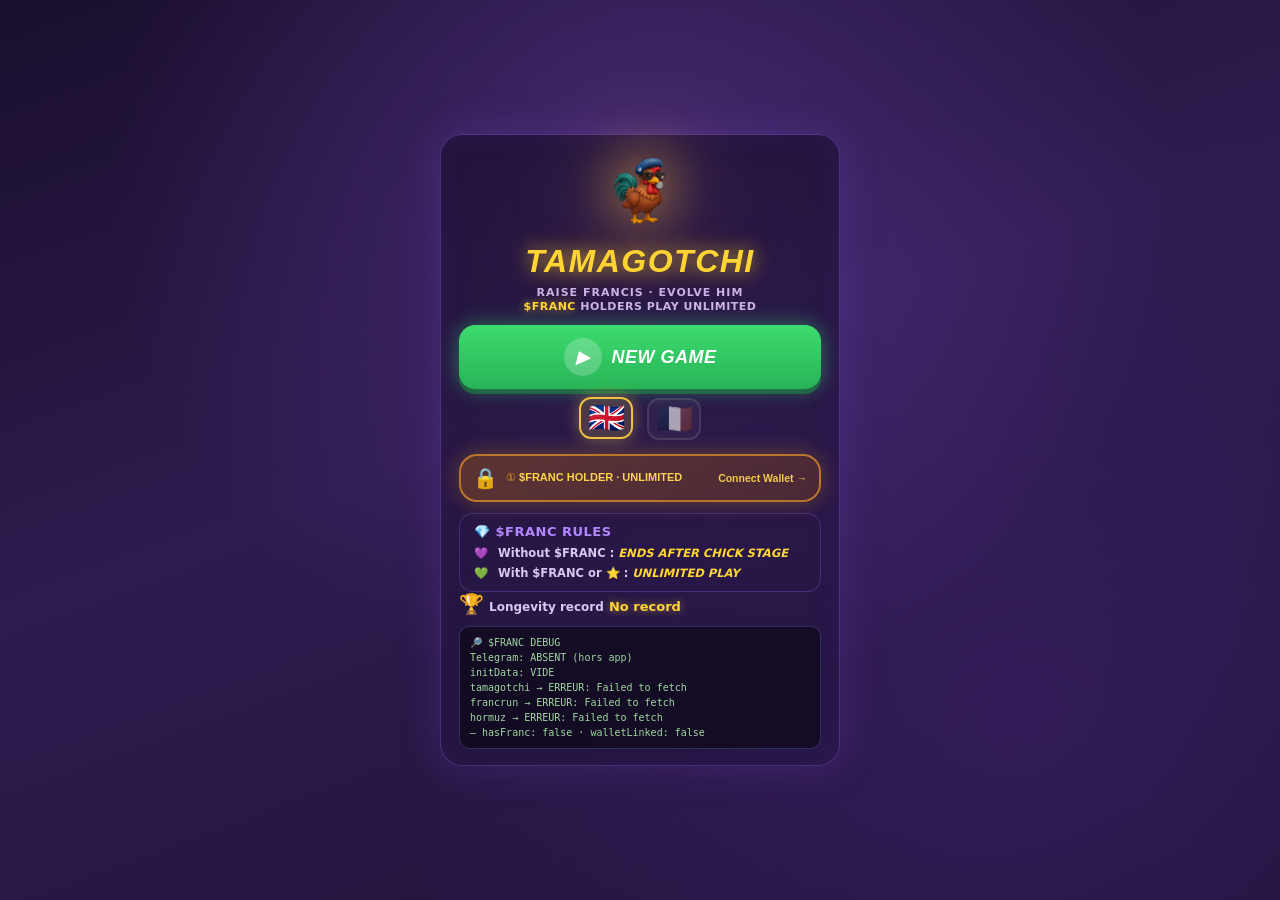
==== commit 81a2d742: "Add files via upload" ====
--- a/index.html
+++ b/index.html
@@ -43,6 +43,7 @@
                 <span class="eg-lb-label" data-i18n="record_label">Longevity record</span>
                 <span class="eg-lb-value" id="lb-record">0</span>
             </div>
+            <div id="wallet-debug" style="margin-top:10px;font-size:10px;line-height:1.5;color:#9fd8a0;background:rgba(0,0,0,.45);border:1px solid rgba(120,160,255,.25);border-radius:10px;padding:8px 10px;text-align:left;white-space:pre-wrap;word-break:break-word;font-family:monospace">$FRANC debug…</div>
         </div>
     </div>
 
--- a/css/style.css
+++ b/css/style.css
@@ -591,7 +591,7 @@
 @keyframes bandPulse{0%,100%{transform:translateX(-50%) scale(1)}50%{transform:translateX(-50%) scale(1.08)}}
 .evt-chantal{filter:drop-shadow(0 4px 8px rgba(0,0,0,.4))}
 /* Bulle de dialogue de Chantal */
-.evt-chantal-bubble{position:absolute;right:6%;bottom:26%;max-width:62%;width:max-content;z-index:16;background:#fff;color:#222;font-size:13px;font-weight:700;line-height:1.3;padding:10px 14px;border-radius:16px;box-shadow:0 4px 14px rgba(0,0,0,.35);pointer-events:none;animation:bubblePop .4s cubic-bezier(.2,1.3,.4,1)}
+.evt-chantal-bubble{position:absolute;right:6%;bottom:56%;max-width:62%;width:max-content;z-index:16;background:#fff;color:#222;font-size:13px;font-weight:700;line-height:1.3;padding:10px 14px;border-radius:16px;box-shadow:0 4px 14px rgba(0,0,0,.35);pointer-events:none;animation:bubblePop .4s cubic-bezier(.2,1.3,.4,1)}
 .evt-chantal-bubble::after{content:'';position:absolute;bottom:-9px;right:18%;border-width:10px 8px 0 8px;border-style:solid;border-color:#fff transparent transparent transparent}
 @keyframes bubblePop{0%{transform:scale(.6);opacity:0}100%{transform:scale(1);opacity:1}}
 
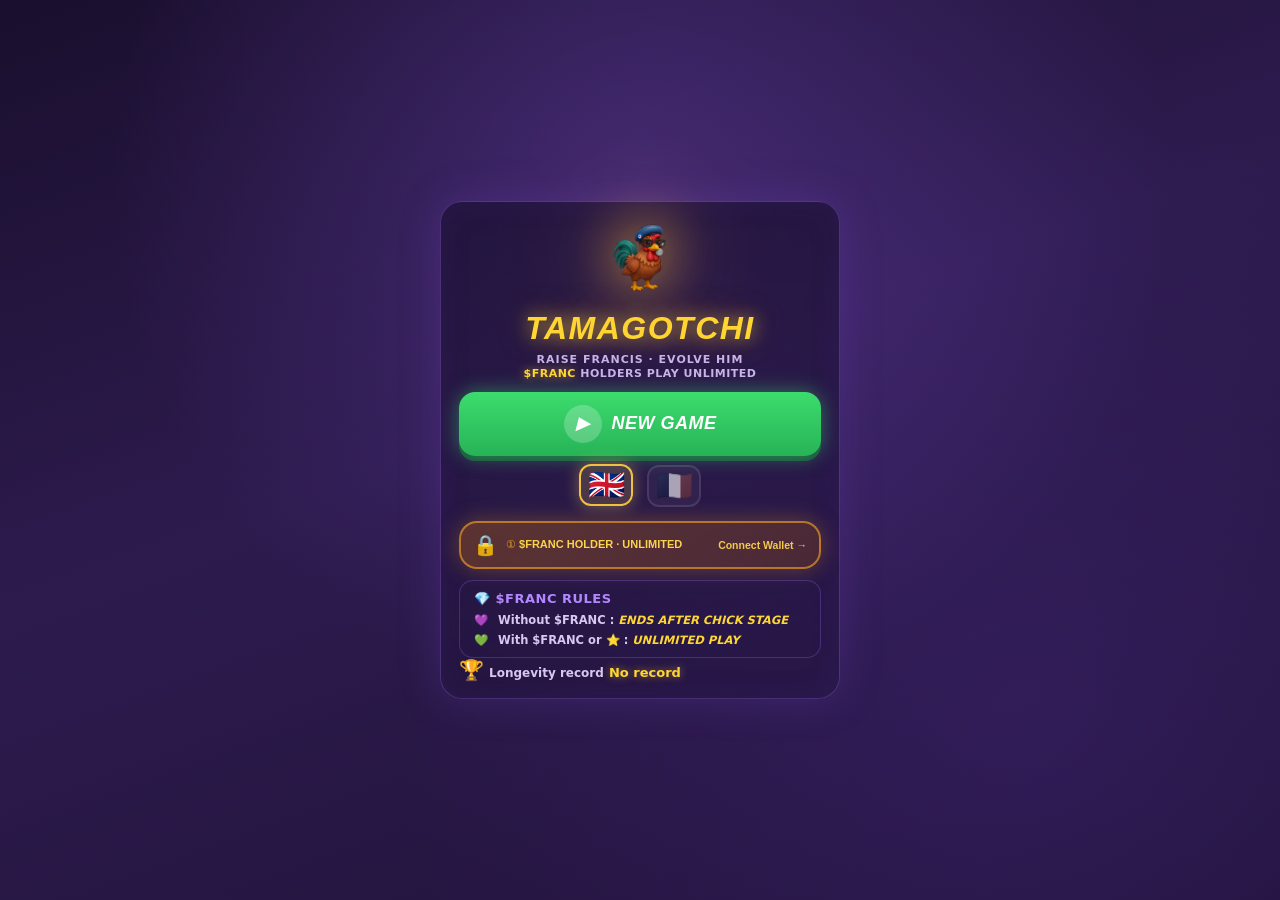
==== commit 003059a5: "Add files via upload" ====
--- a/index.html
+++ b/index.html
@@ -43,7 +43,6 @@
                 <span class="eg-lb-label" data-i18n="record_label">Longevity record</span>
                 <span class="eg-lb-value" id="lb-record">0</span>
             </div>
-            <div id="wallet-debug" style="margin-top:10px;font-size:10px;line-height:1.5;color:#9fd8a0;background:rgba(0,0,0,.45);border:1px solid rgba(120,160,255,.25);border-radius:10px;padding:8px 10px;text-align:left;white-space:pre-wrap;word-break:break-word;font-family:monospace">$FRANC debug…</div>
         </div>
     </div>
 
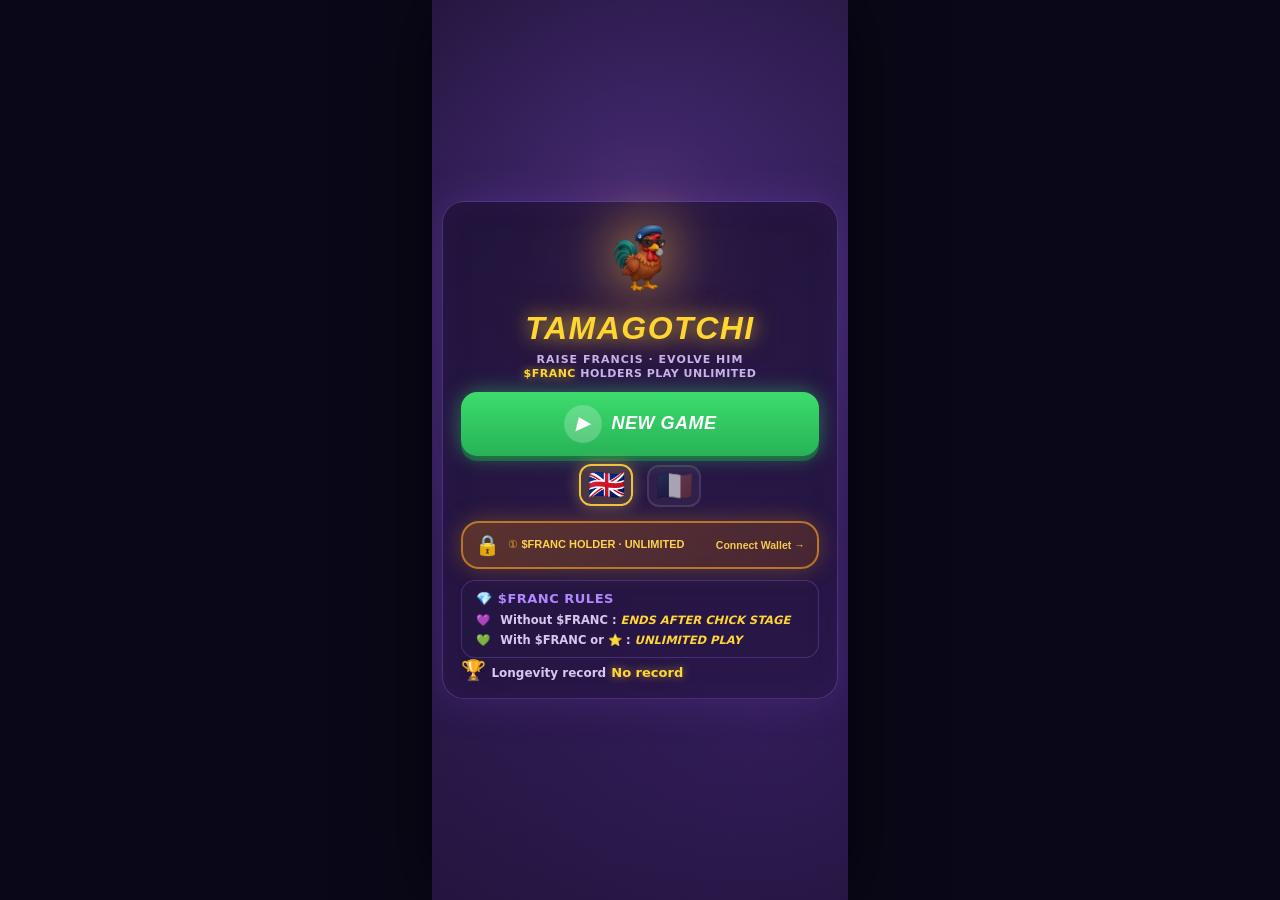
==== commit 8c1624be: "Add files via upload" ====
--- a/index.html
+++ b/index.html
@@ -60,8 +60,7 @@
                     <img src="assets/sprites/poussin.png" class="tb-avatar-img" id="tb-avatar-img">
                 </div>
                 <div class="tb-avatar-info">
-                    <div class="tb-name" id="hud-stage">Poussin</div>
-                    <div class="tb-level" id="hud-level">Niveau 1</div>
+                    <div class="tb-level" id="hud-level">0%</div>
                 </div>
             </div>
             <button class="tb-lock holder-disconnected" id="game-wallet-lock" title="$FRANC">
--- a/css/style.css
+++ b/css/style.css
@@ -1,5 +1,29 @@
 :root{--bg:#0a0818;--border:rgba(130,80,255,.25);--glass:rgba(255,255,255,.06);--accent:#f0c040;--purple-accent:#9b59b6;--green:#44cc66;--blue:#4a90d9;--pink:#e84393;--purple:#8b5cf6;--orange:#f97316;--red:#e74c3c;--text:#f0f0f5;--dim:#8899bb;--safe-bottom:env(safe-area-inset-bottom,0px)}
 *{margin:0;padding:0;box-sizing:border-box}
+html{width:100%;height:100%;background:#0a0a14;overflow:hidden}
+/* Sur grand écran (PC), on impose EXACTEMENT le format smartphone (ratio Galaxy S25 ~9:19.5).
+   Le cadre est dimensionné par la HAUTEUR de la fenêtre et garde le ratio téléphone,
+   pour que les décors et le ciel ne soient jamais écrasés verticalement. */
+@media (min-width:500px){
+  html{display:flex;align-items:center;justify-content:center;background:#05060d}
+  body{
+    height:100vh!important;
+    aspect-ratio:9 / 19.5;
+    width:auto!important;
+    max-width:100vw;
+    margin:0 auto;
+    box-shadow:0 0 70px rgba(0,0,0,.8);
+    overflow:hidden;
+    position:relative;
+    transform:translateZ(0);
+  }
+}
+/* Repli pour navigateurs sans support de aspect-ratio : largeur fixe proportionnelle */
+@supports not (aspect-ratio:1/1){
+  @media (min-width:500px){
+    body{width:calc(100vh * 0.4615)!important;height:100vh!important}
+  }
+}
 html,body{width:100%;height:100%;overflow:hidden;font-family:-apple-system,system-ui,'Segoe UI',sans-serif;background:var(--bg);color:var(--text);user-select:none;-webkit-user-select:none;-webkit-tap-highlight-color:transparent;touch-action:manipulation}
 .screen{display:none;width:100%;height:100%;flex-direction:column;position:relative}.screen.active{display:flex}
 
@@ -36,7 +60,7 @@
 .ring-track{fill:none;stroke:rgba(240,192,64,.18);stroke-width:3}
 .ring-fill{fill:none;stroke:#9b59b6;stroke-width:3;stroke-linecap:round;stroke-dasharray:132;stroke-dashoffset:132;transition:stroke-dashoffset .8s ease}
 .tb-avatar-img{position:absolute;top:50%;left:50%;transform:translate(-50%,-50%);width:34px;height:34px;object-fit:contain;border-radius:50%;background:rgba(240,192,64,.08);padding:2px}
-.tb-avatar-info{text-align:center}.tb-name{font-size:13px;font-weight:700}.tb-level{font-size:9px;color:var(--dim)}
+.tb-avatar-info{text-align:center}.tb-name{font-size:13px;font-weight:700}.tb-level{font-size:15px;font-weight:800;color:var(--accent)}
 .tb-right{display:flex;align-items:center;gap:6px}
 .tb-coins{font-size:13px;font-weight:800;color:var(--accent);background:rgba(240,192,64,.08);padding:3px 10px;border-radius:16px;border:1px solid rgba(240,192,64,.15)}
 .tb-bell{background:var(--glass);border:1px solid rgba(100,140,220,.12);border-radius:50%;width:32px;height:32px;display:flex;align-items:center;justify-content:center;font-size:15px;cursor:pointer;position:relative;color:var(--text)}
@@ -133,7 +157,7 @@
 
 .wallet-gate-content{position:fixed;inset:0;display:flex;flex-direction:column;align-items:center;justify-content:center;background:radial-gradient(ellipse,#1a1050,var(--bg));z-index:60;padding:24px;text-align:center}.wg-img{width:120px;height:120px;object-fit:contain;margin-bottom:16px}.wallet-gate-content h2{font-size:22px;margin-bottom:10px;color:var(--accent)}.wallet-gate-content p{color:var(--dim);font-size:13px;margin-bottom:20px;line-height:1.5}
 .death-content{position:fixed;inset:0;display:flex;flex-direction:column;align-items:center;justify-content:center;background:var(--bg);z-index:60;padding:24px}.death-faucheuse{width:180px;height:180px;object-fit:contain;margin-bottom:16px;animation:reaperEntry 1.5s ease-out}@keyframes reaperEntry{0%{opacity:0;transform:scale(.3) rotate(-30deg)}60%{opacity:1;transform:scale(1.1) rotate(5deg)}100%{transform:scale(1) rotate(0)}}.death-title{color:#8899bb;margin-bottom:8px;font-size:22px}.death-desc{color:var(--dim);font-size:13px;margin-bottom:16px;text-align:center}
-.evolution-content{position:fixed;inset:0;display:flex;flex-direction:column;align-items:center;justify-content:center;background:radial-gradient(ellipse,#1a1050,var(--bg));z-index:60}.evo-title{font-size:26px;font-weight:800;background:linear-gradient(135deg,var(--accent),#ff6b4a);-webkit-background-clip:text;-webkit-text-fill-color:transparent;background-clip:text;animation:pulse2 1s infinite;margin-bottom:20px}.evo-stages{display:flex;align-items:center;gap:16px;margin-bottom:16px}.evo-old,.evo-new{width:80px;height:80px;border-radius:50%;background:var(--glass);display:flex;align-items:center;justify-content:center;font-size:38px;border:2px solid rgba(100,140,220,.12)}.evo-new{border-color:var(--accent);box-shadow:0 0 24px rgba(240,192,64,.3);animation:bounce 1s infinite}.evo-arrow{font-size:24px;color:var(--accent)}.evo-desc{color:var(--dim);font-size:13px;margin-bottom:20px;text-align:center;padding:0 24px}
+.evolution-content{position:fixed;inset:0;display:flex;flex-direction:column;align-items:center;justify-content:center;background:radial-gradient(ellipse,#1a1050,var(--bg));z-index:60}.evo-title{font-size:26px;font-weight:800;background:linear-gradient(135deg,var(--accent),#ff6b4a);-webkit-background-clip:text;-webkit-text-fill-color:transparent;background-clip:text;animation:pulse2 1s infinite;margin-bottom:20px}.evo-stages{display:flex;align-items:center;gap:16px;margin-bottom:16px}.evo-old,.evo-new{width:80px;height:80px;border-radius:50%;background:var(--glass);display:flex;align-items:center;justify-content:center;font-size:38px;border:2px solid rgba(100,140,220,.12);overflow:hidden}.evo-old img,.evo-new img{width:88%;height:88%;object-fit:contain;filter:drop-shadow(0 2px 6px rgba(0,0,0,.4))}.evo-new{border-color:var(--accent);box-shadow:0 0 24px rgba(240,192,64,.3);animation:bounce 1s infinite}.evo-arrow{font-size:24px;color:var(--accent)}.evo-desc{color:var(--dim);font-size:13px;margin-bottom:20px;text-align:center;padding:0 24px}
 .minigame-area{display:flex;flex-direction:column;align-items:center;gap:14px;min-height:280px}.mini-score{font-size:28px;font-weight:800;color:var(--accent)}.mini-target{width:65px;height:65px;border-radius:50%;background:var(--orange);display:flex;align-items:center;justify-content:center;font-size:32px;cursor:pointer;position:absolute}.mini-target:active{transform:scale(.85)}.mini-field{position:relative;width:100%;height:260px;background:var(--glass);border-radius:12px;overflow:hidden;border:1px solid rgba(100,140,220,.12)}.mini-timer-bar{height:3px;background:var(--green);border-radius:2px;transition:width .1s linear}.mini-result{font-size:15px;font-weight:700;text-align:center;padding:14px;background:var(--glass);border-radius:12px;width:100%;border:1px solid rgba(100,140,220,.12)}.mini-btn{background:linear-gradient(135deg,var(--accent),#e8a020);border:none;color:#1a1a2e;padding:10px 28px;border-radius:50px;font-size:15px;font-weight:700;cursor:pointer}.mini-btn:active{transform:scale(.95)}.sudoku-grid{display:grid;grid-template-columns:repeat(4,1fr);gap:3px;width:180px}.sudoku-cell{aspect-ratio:1;display:flex;align-items:center;justify-content:center;font-size:18px;font-weight:700;background:var(--glass);border-radius:6px;cursor:pointer;border:2px solid transparent}.sudoku-cell.fixed{color:var(--green)}.sudoku-cell.selected{border-color:var(--accent)}.sudoku-cell.wrong{border-color:var(--red)}.sudoku-numpad{display:flex;gap:5px;margin-top:6px}.sudoku-num{width:36px;height:36px;border-radius:6px;background:var(--glass);border:1px solid rgba(100,140,220,.12);color:var(--text);font-size:16px;font-weight:700;cursor:pointer;display:flex;align-items:center;justify-content:center}.sudoku-num:active{background:var(--accent);color:#1a1a2e}
 
 .toast{position:fixed;top:10px;left:50%;transform:translateX(-50%);background:rgba(10,20,40,.85);backdrop-filter:blur(12px);color:var(--text);padding:8px 18px;border-radius:50px;font-size:12px;font-weight:600;z-index:100;border:1px solid rgba(100,140,220,.12);box-shadow:0 4px 20px rgba(0,0,0,.5);animation:fadeUp .3s}.toast.hidden{display:none}
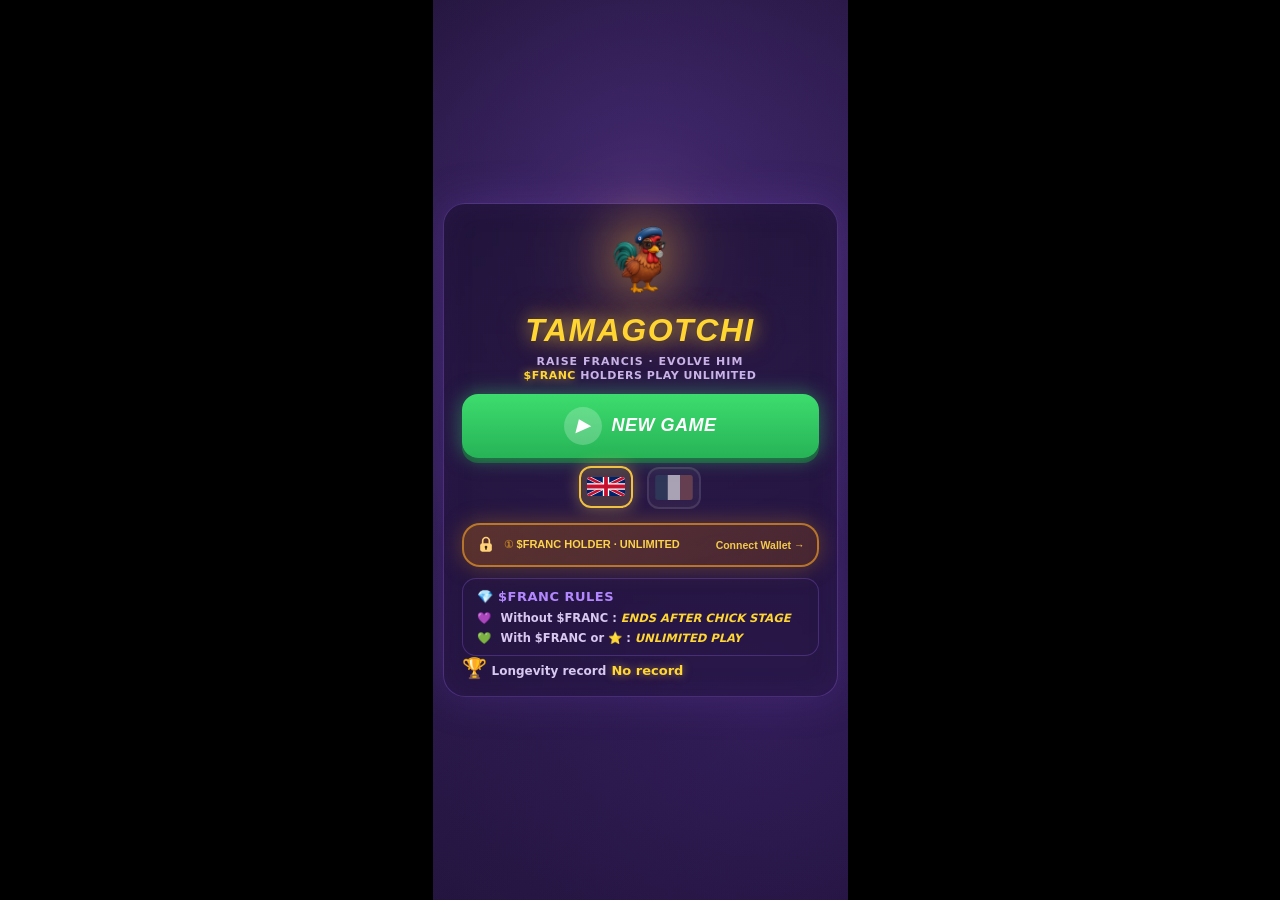
==== commit 00b2fa1f: "Add files via upload" ====
--- a/index.html
+++ b/index.html
@@ -23,8 +23,8 @@
             <button class="eg-play" id="btn-new-game"><span class="eg-play-circle">▶</span> <span data-i18n="btn_new_game">NEW GAME</span></button>
 
             <div class="lang-flags">
-                <button class="flag-btn" id="flag-en" title="English" aria-label="English">🇬🇧</button>
-                <button class="flag-btn" id="flag-fr" title="Français" aria-label="Français">🇫🇷</button>
+                <button class="flag-btn" id="flag-en" title="English" aria-label="English"><svg viewBox="0 0 60 30" width="38" height="19"><clipPath id="ukc"><rect width="60" height="30"/></clipPath><g clip-path="url(#ukc)"><rect width="60" height="30" fill="#012169"/><path d="M0,0 60,30M60,0 0,30" stroke="#fff" stroke-width="6"/><path d="M0,0 60,30M60,0 0,30" clip-path="url(#ukc)" stroke="#C8102E" stroke-width="4"/><path d="M30,0 V30 M0,15 H60" stroke="#fff" stroke-width="10"/><path d="M30,0 V30 M0,15 H60" stroke="#C8102E" stroke-width="6"/></g></svg></button>
+                <button class="flag-btn" id="flag-fr" title="Français" aria-label="Français"><svg viewBox="0 0 60 40" width="38" height="25"><rect width="20" height="40" fill="#0055A4"/><rect x="20" width="20" height="40" fill="#fff"/><rect x="40" width="20" height="40" fill="#EF4135"/></svg></button>
             </div>
 
             <button class="eg-holder holder-disconnected" id="btn-connect-wallet">
--- a/css/style.css
+++ b/css/style.css
@@ -1,29 +1,6 @@
 :root{--bg:#0a0818;--border:rgba(130,80,255,.25);--glass:rgba(255,255,255,.06);--accent:#f0c040;--purple-accent:#9b59b6;--green:#44cc66;--blue:#4a90d9;--pink:#e84393;--purple:#8b5cf6;--orange:#f97316;--red:#e74c3c;--text:#f0f0f5;--dim:#8899bb;--safe-bottom:env(safe-area-inset-bottom,0px)}
 *{margin:0;padding:0;box-sizing:border-box}
 html{width:100%;height:100%;background:#0a0a14;overflow:hidden}
-/* Sur grand écran (PC), on impose EXACTEMENT le format smartphone (ratio Galaxy S25 ~9:19.5).
-   Le cadre est dimensionné par la HAUTEUR de la fenêtre et garde le ratio téléphone,
-   pour que les décors et le ciel ne soient jamais écrasés verticalement. */
-@media (min-width:500px){
-  html{display:flex;align-items:center;justify-content:center;background:#05060d}
-  body{
-    height:100vh!important;
-    aspect-ratio:9 / 19.5;
-    width:auto!important;
-    max-width:100vw;
-    margin:0 auto;
-    box-shadow:0 0 70px rgba(0,0,0,.8);
-    overflow:hidden;
-    position:relative;
-    transform:translateZ(0);
-  }
-}
-/* Repli pour navigateurs sans support de aspect-ratio : largeur fixe proportionnelle */
-@supports not (aspect-ratio:1/1){
-  @media (min-width:500px){
-    body{width:calc(100vh * 0.4615)!important;height:100vh!important}
-  }
-}
 html,body{width:100%;height:100%;overflow:hidden;font-family:-apple-system,system-ui,'Segoe UI',sans-serif;background:var(--bg);color:var(--text);user-select:none;-webkit-user-select:none;-webkit-tap-highlight-color:transparent;touch-action:manipulation}
 .screen{display:none;width:100%;height:100%;flex-direction:column;position:relative}.screen.active{display:flex}
 
@@ -499,7 +476,9 @@
 /* États du badge holder */
 .holder-disconnected{background:linear-gradient(135deg,rgba(217,119,6,.30),rgba(180,90,0,.24));border-color:rgba(230,150,40,.7);color:#fcd34d;box-shadow:0 0 22px rgba(220,140,20,.35)}
 .holder-connected{background:linear-gradient(135deg,rgba(34,197,94,.30),rgba(15,120,60,.24));border-color:rgba(163,230,53,.75);color:#bff39a;box-shadow:0 0 24px rgba(70,200,110,.5)}
-.eg-holder-lock{font-size:20px}
+.eg-holder-lock{font-size:20px;display:flex;align-items:center;justify-content:center}
+.eg-holder-lock svg,#game-wallet-lock-icon svg{display:block}
+#game-wallet-lock-icon{display:flex;align-items:center;justify-content:center}
 .eg-holder-mid{flex:1;font-size:11px;line-height:1.2}
 .eg-coin{color:#e8a020}
 .eg-holder-right{font-size:10.5px;font-weight:800;text-align:right;white-space:nowrap;opacity:.95}
@@ -508,6 +487,7 @@
 .lang-flags{display:flex;gap:14px;justify-content:center;margin:4px 0 14px}
 .flag-btn{font-size:30px;line-height:1;width:54px;height:42px;display:flex;align-items:center;justify-content:center;border-radius:12px;border:2px solid rgba(255,255,255,.18);background:rgba(255,255,255,.06);cursor:pointer;filter:grayscale(.7) opacity(.6);transition:all .18s;padding:0}
 .flag-btn:active{transform:scale(.94)}
+.flag-btn svg{display:block;border-radius:3px}
 .flag-btn.flag-active{filter:none;border-color:var(--accent,#ffd84d);background:rgba(255,216,77,.16);box-shadow:0 0 16px rgba(255,216,77,.4);transform:translateY(-1px)}
 
 /* Petit cadenas $FRANC dans la top-bar (entre pièces et statut) */
@@ -680,3 +660,20 @@
 .evt-countdown-pink .evt-cd-label{background:rgba(200,40,120,.6)}
 .evt-hunter{animation:hunterBob 1.2s ease-in-out infinite}
 @keyframes hunterBob{0%,100%{transform:translateX(-50%) translateY(0)}50%{transform:translateX(-50%) translateY(-6px)}}
+/* Le format smartphone sur PC est désormais imposé en JS (App.applyDesktopFrame),
+   plus fiable que la cascade CSS. Voir js/app.js. */
+
+/* ═══════════════════════════════════════════════════════════════
+   PC UNIQUEMENT — dézoom des décors.
+   Sur PC, background-size:cover agrandit (zoome) l'image pour remplir le
+   cadre. On force "100% 100%" pour afficher le décor entier, dézoomé,
+   comme sur mobile. La classe is-desktop-frame est posée par applyDesktopFrame().
+   ═══════════════════════════════════════════════════════════════ */
+body.is-desktop-frame .layer-landscape{
+  background-size:contain!important;
+  background-position:center bottom!important;
+}
+body.is-desktop-frame .farm-scene{
+  background-size:contain,100% 100%!important;
+  background-position:center bottom,center center!important;
+}
